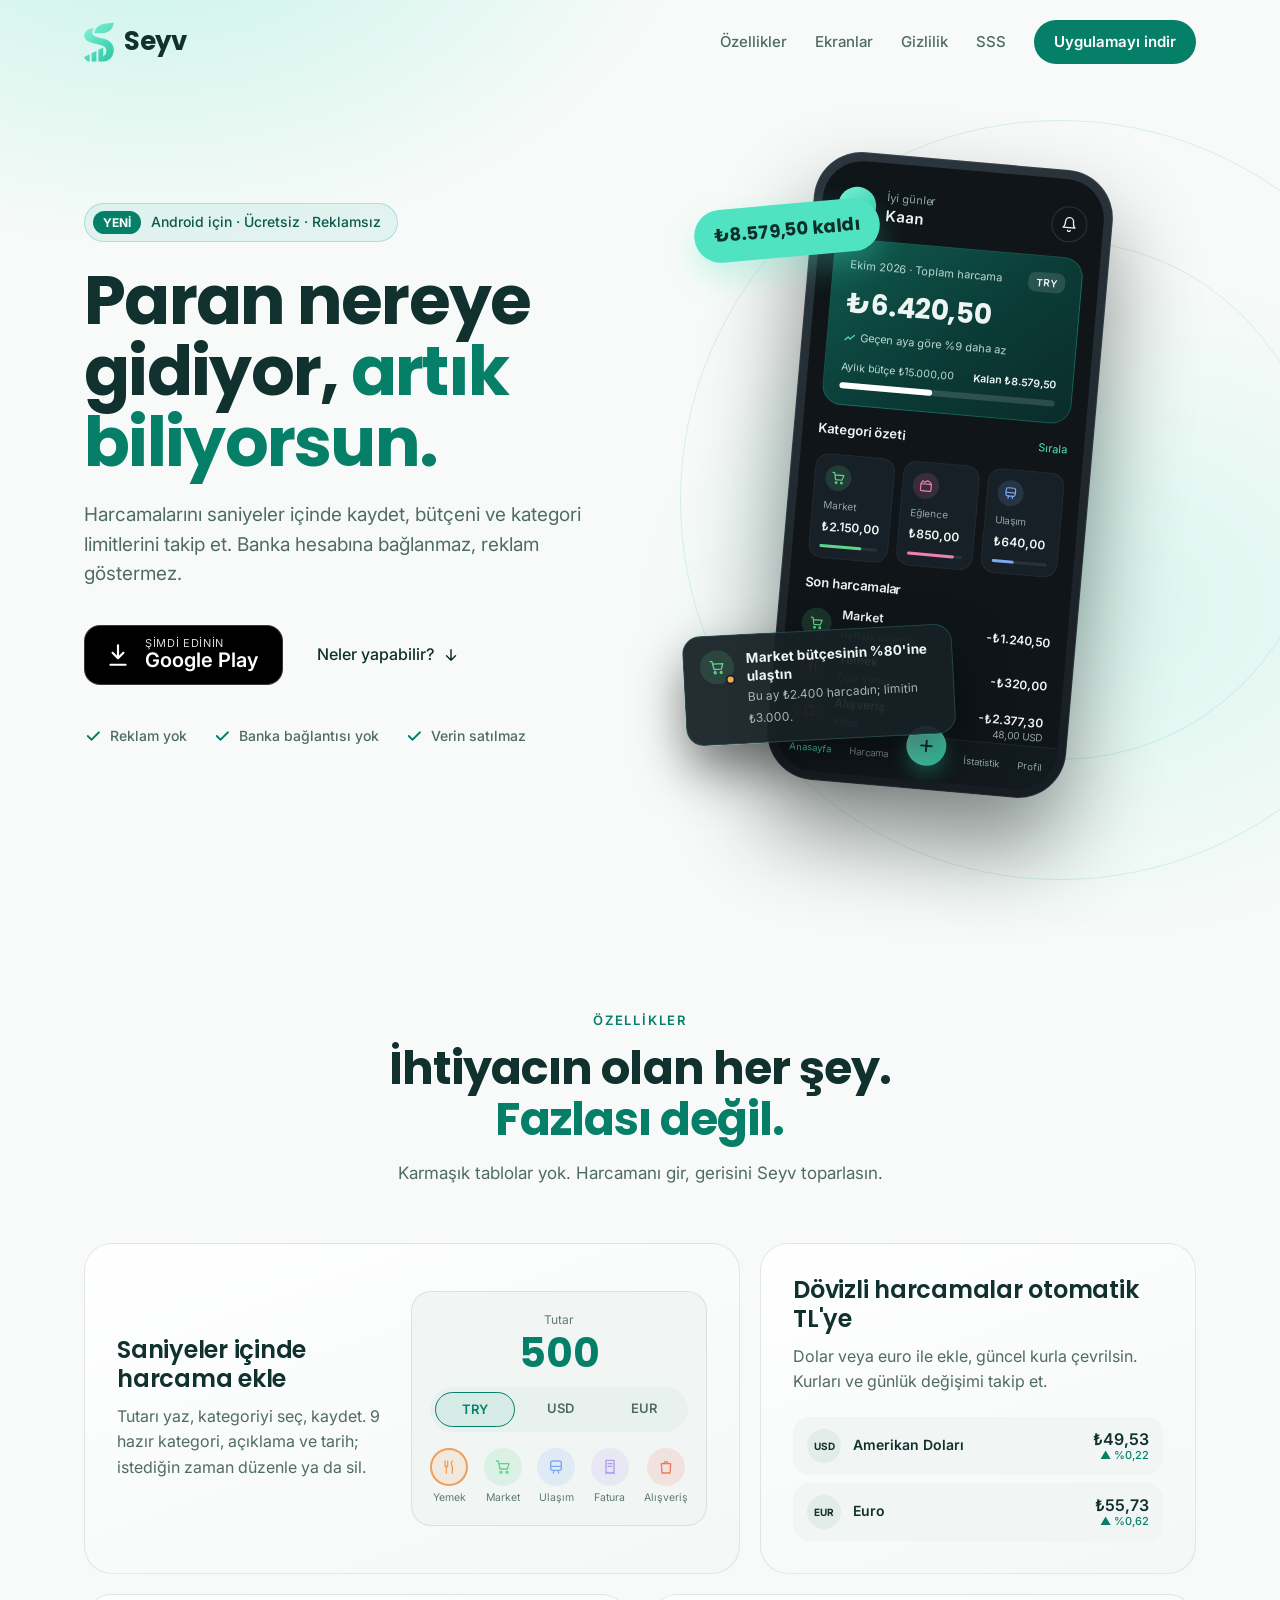
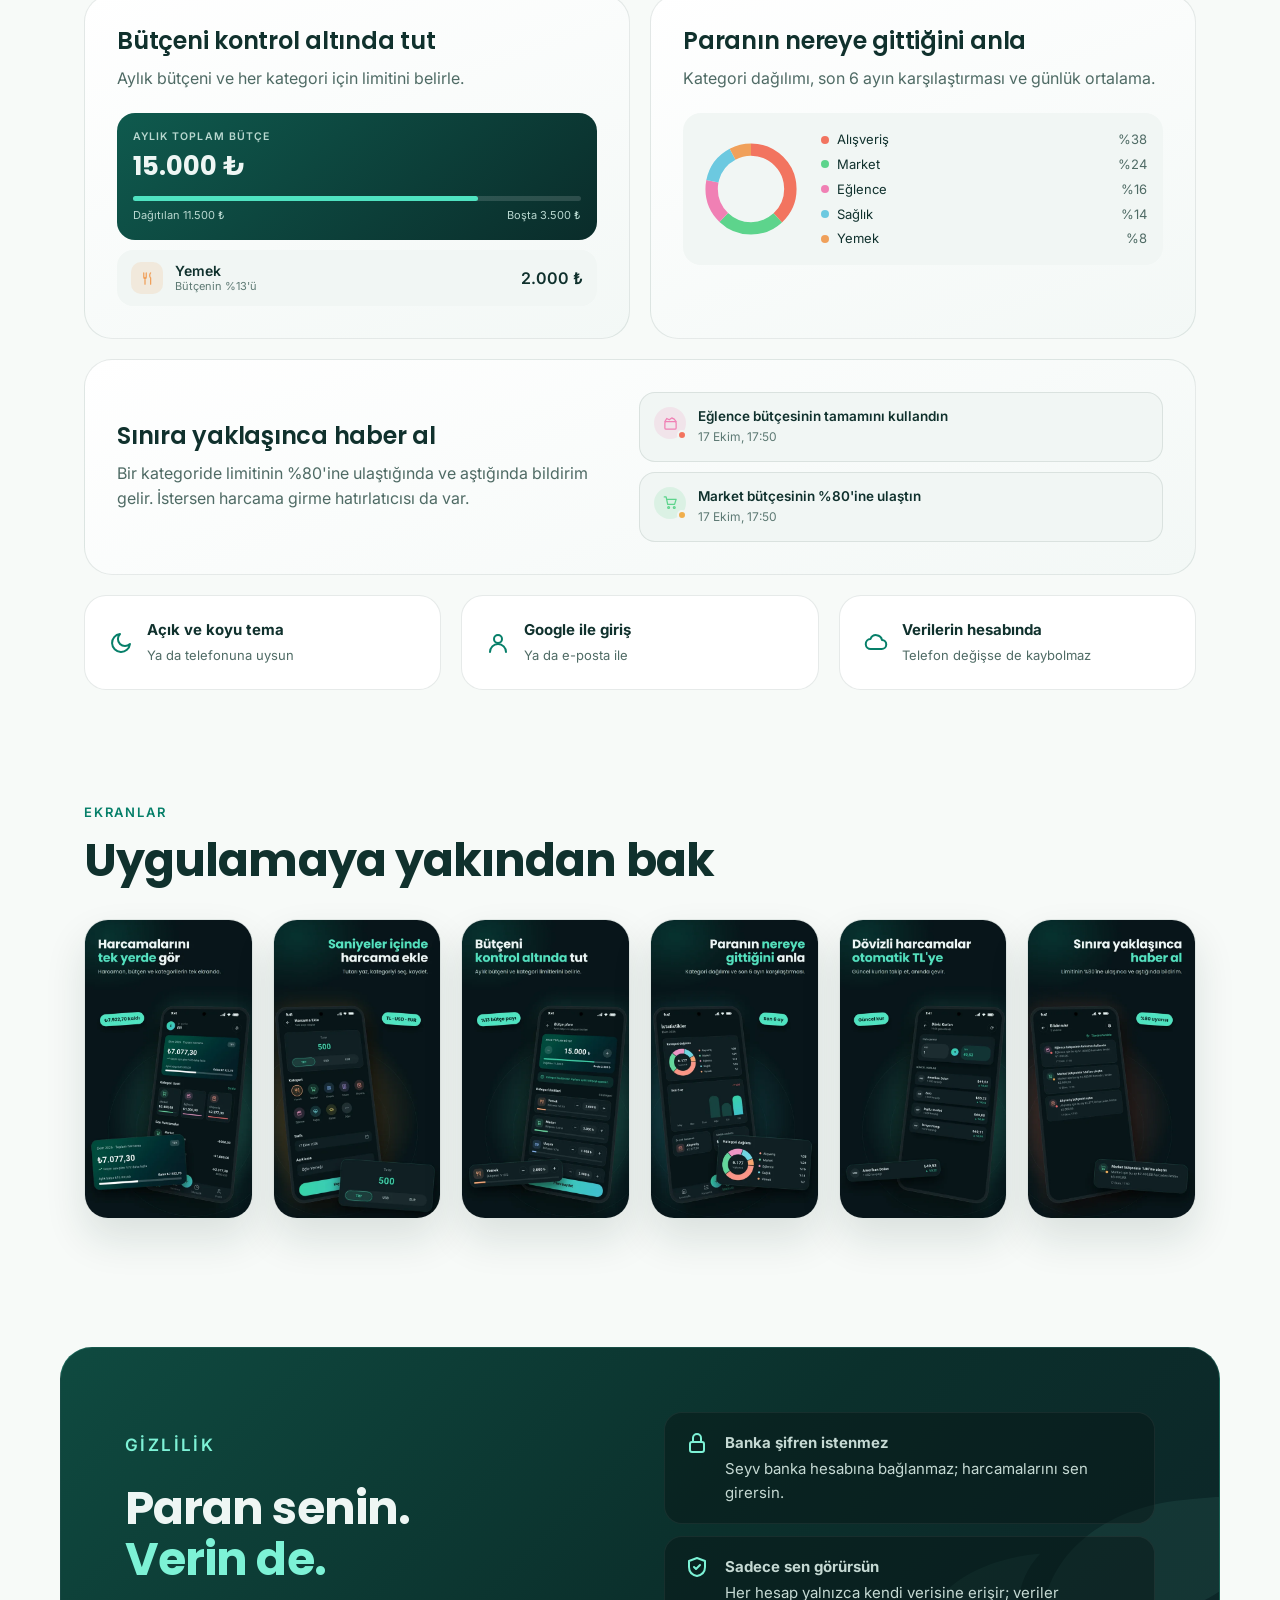
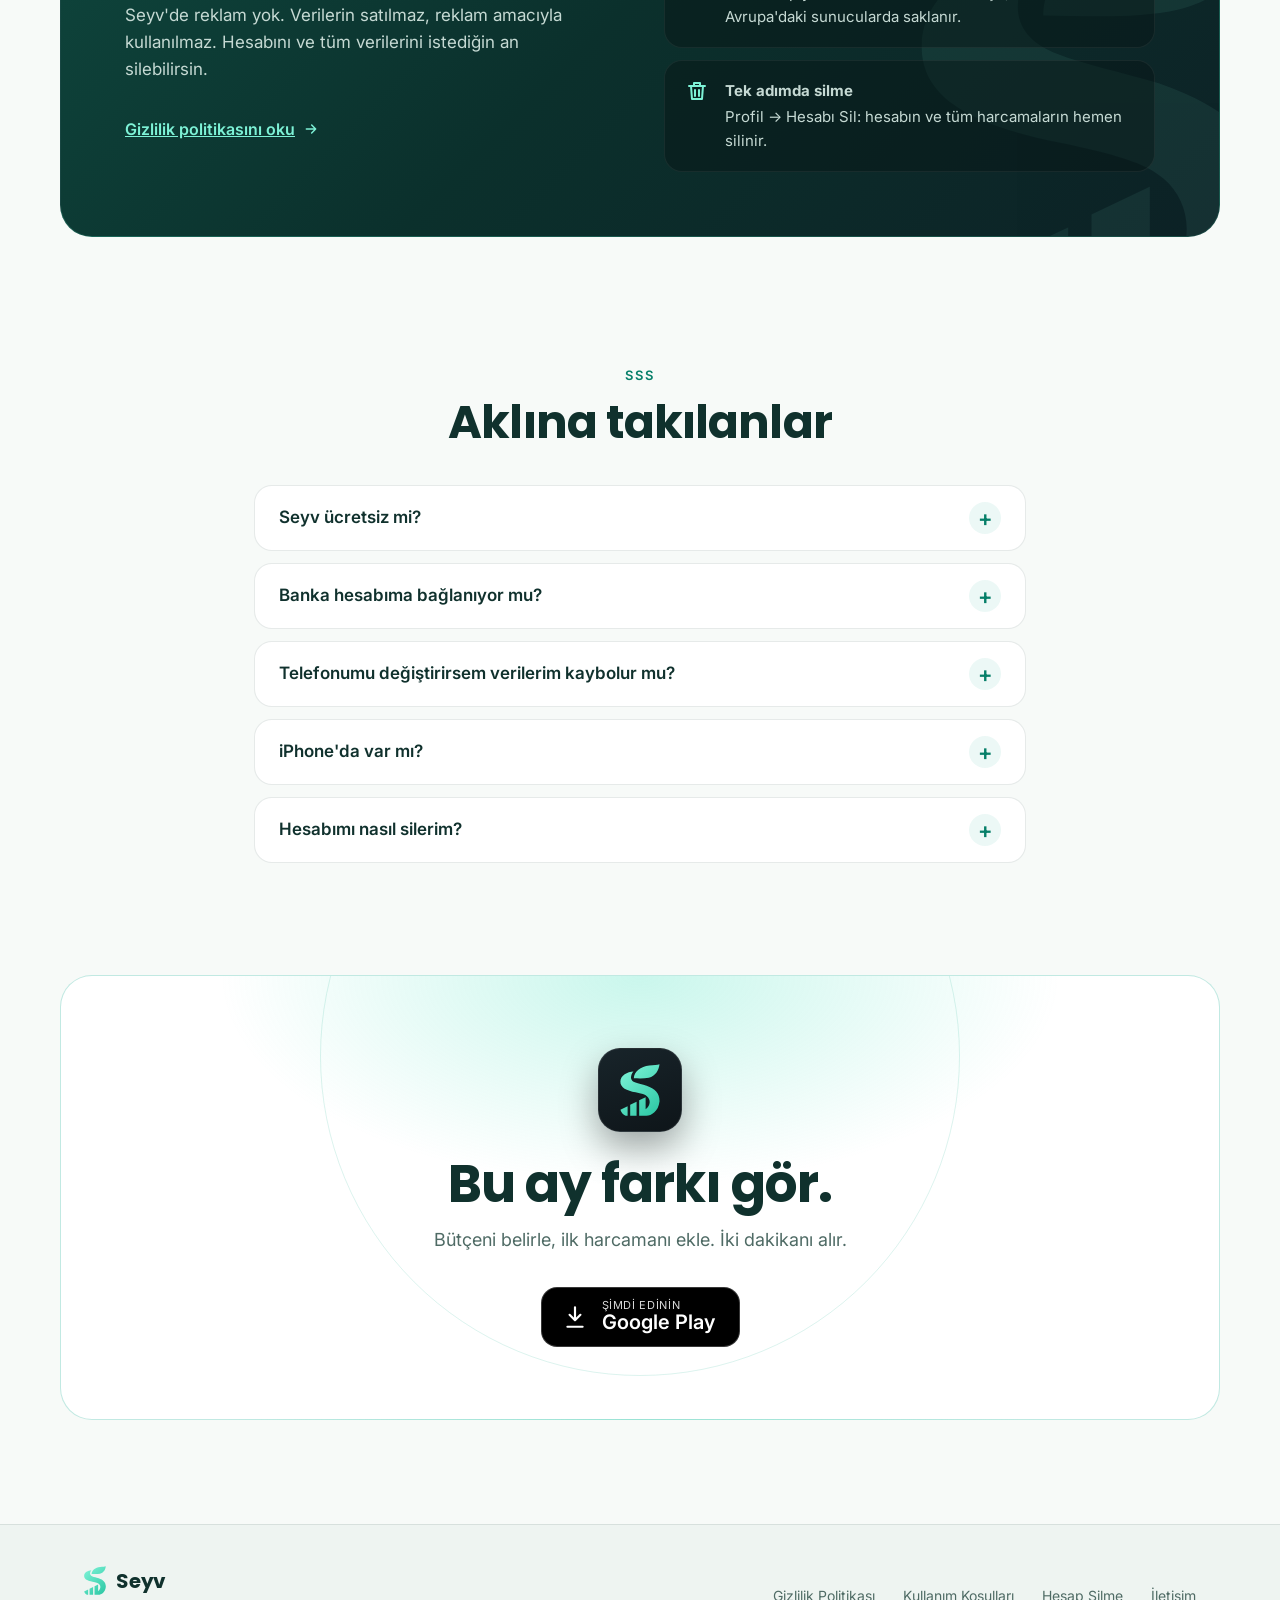
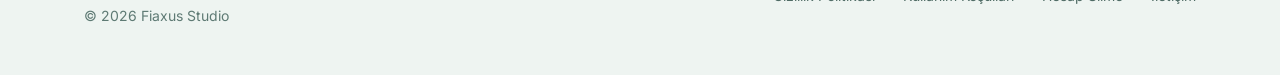
==== index.html @ 8aa37a32 "Seyv tanıtım sitesinin ilk sürümü" ====
<!doctype html>
<html lang="tr">
<head>
  <meta charset="utf-8">
  <meta name="viewport" content="width=device-width, initial-scale=1">
  <title>Seyv – Bütçe Asistanın</title>
  <meta name="description" content="Seyv ile harcamalarını saniyeler içinde kaydet, aylık bütçeni ve kategori limitlerini takip et. Ücretsiz, reklamsız, banka bağlantısı gerektirmez. Android için.">
  <meta name="theme-color" content="#0E1418" media="(prefers-color-scheme: dark)">
  <meta name="theme-color" content="#F7FAF8" media="(prefers-color-scheme: light)">

  <!-- Yayın adresi belli olunca (seyv.app) canonical, og:url ve og:image adreslerini güncelle. -->
  <link rel="canonical" href="https://fiaxus.github.io/seyv-web/">
  <meta property="og:type" content="website">
  <meta property="og:locale" content="tr_TR">
  <meta property="og:site_name" content="Seyv">
  <meta property="og:title" content="Seyv – Bütçe Asistanın">
  <meta property="og:description" content="Harcamalarını kaydet, bütçeni kontrol et. Sade, reklamsız harcama ve bütçe takibi.">
  <meta property="og:url" content="https://fiaxus.github.io/seyv-web/">
  <meta property="og:image" content="https://fiaxus.github.io/seyv-web/img/og-image.png">
  <meta property="og:image:width" content="1200">
  <meta property="og:image:height" content="630">
  <meta name="twitter:card" content="summary_large_image">

  <link rel="icon" href="img/favicon.svg" type="image/svg+xml">
  <link rel="icon" href="img/favicon-32.png" sizes="32x32" type="image/png">
  <link rel="apple-touch-icon" href="img/apple-touch-icon.png">

  <link rel="preconnect" href="https://fonts.googleapis.com">
  <link rel="preconnect" href="https://fonts.gstatic.com" crossorigin>
  <link rel="stylesheet" href="https://fonts.googleapis.com/css2?family=Poppins:wght@500;600;700&family=Inter:wght@400;500;600;700&display=swap">
  <link rel="stylesheet" href="css/style.css">
  <script>if ('IntersectionObserver' in window && !matchMedia('(prefers-reduced-motion: reduce)').matches) { document.documentElement.classList.add('js'); setTimeout(function () { if (!window.__seyvReveal) document.documentElement.classList.remove('js'); }, 3000); }</script>

  <script type="application/ld+json">
  {
    "@context": "https://schema.org",
    "@type": "MobileApplication",
    "name": "Seyv",
    "operatingSystem": "Android",
    "applicationCategory": "FinanceApplication",
    "inLanguage": "tr",
    "offers": { "@type": "Offer", "price": "0", "priceCurrency": "TRY" },
    "author": { "@type": "Organization", "name": "Fiaxus Studio", "email": "fiaxusstudio@gmail.com" }
  }
  </script>
</head>
<body>

<!-- İkon kütüphanesi (bir kez tanımlanır, <use> ile kullanılır) -->
<svg width="0" height="0" style="position:absolute" aria-hidden="true" focusable="false">
  <defs>
    <linearGradient id="g-mint" x1="0.15" y1="0" x2="0.85" y2="1"><stop offset="0" stop-color="#7DF2D6"/><stop offset="1" stop-color="#2FC9A6"/></linearGradient>
  </defs>
  <symbol id="i-logo" viewBox="170 82 720 944"><path d="M 412 218 C 300 226 178 285 174 400 C 170 515 290 565 450 597 C 560 620 625 638 660 670 C 722 722 730 830 632 905 L 632 1022 L 645 1022 C 738 1022 864 948 885 760 C 886 610 800 530 650 478 C 570 455 500 440 448 420 C 380 395 358 350 370 300 C 377 262 395 236 412 218 Z M 418 342 C 424 222 540 124 700 110 C 780 103 845 98 884 86 C 870 200 812 300 690 330 C 610 348 520 344 418 342 Z M 515 1022 L 515 742 L 632 686 L 632 1022 Z M 352 1022 L 352 822 L 468 768 L 468 1022 Z M 174 912 L 305 848 L 305 1022 L 268 1022 C 225 1004 190 962 174 912 Z"/></symbol>
  <symbol id="i-check" viewBox="0 0 24 24" fill="none" stroke="currentColor" stroke-width="2.4" stroke-linecap="round" stroke-linejoin="round"><path d="M5 12l5 5L20 7"/></symbol>
  <symbol id="i-down" viewBox="0 0 24 24" fill="none" stroke="currentColor" stroke-width="2" stroke-linecap="round" stroke-linejoin="round"><path d="M12 5v14M6 13l6 6 6-6"/></symbol>
  <symbol id="i-arrow" viewBox="0 0 24 24" fill="none" stroke="currentColor" stroke-width="2.2" stroke-linecap="round" stroke-linejoin="round"><path d="M5 12h14M13 6l6 6-6 6"/></symbol>
  <symbol id="i-download" viewBox="0 0 24 24" fill="none" stroke="currentColor" stroke-width="2" stroke-linecap="round" stroke-linejoin="round"><path d="M12 3v12M7 10l5 5 5-5"/><path d="M5 21h14"/></symbol>
  <symbol id="i-bell" viewBox="0 0 24 24" fill="none" stroke="currentColor" stroke-width="2" stroke-linecap="round" stroke-linejoin="round"><path d="M6 8a6 6 0 0112 0c0 7 3 9 3 9H3s3-2 3-9"/><path d="M10 21a2 2 0 004 0"/></symbol>
  <symbol id="i-trend" viewBox="0 0 24 24" fill="none" stroke="currentColor" stroke-width="2.4" stroke-linecap="round" stroke-linejoin="round"><path d="M3 17l6-6 4 4 8-8"/></symbol>
  <symbol id="i-plus" viewBox="0 0 24 24" fill="none" stroke="currentColor" stroke-width="2.6" stroke-linecap="round"><path d="M12 5v14M5 12h14"/></symbol>
  <symbol id="i-cart" viewBox="0 0 24 24" fill="none" stroke="currentColor" stroke-width="2" stroke-linecap="round" stroke-linejoin="round"><circle cx="9" cy="20" r="1.5"/><circle cx="18" cy="20" r="1.5"/><path d="M2 3h3l2.5 12h11L21 7H6"/></symbol>
  <symbol id="i-film" viewBox="0 0 24 24" fill="none" stroke="currentColor" stroke-width="2" stroke-linecap="round" stroke-linejoin="round"><rect x="3" y="9" width="18" height="12" rx="2"/><path d="M3 9l3-5 4 2 4-3 4 2 3 4"/></symbol>
  <symbol id="i-bus" viewBox="0 0 24 24" fill="none" stroke="currentColor" stroke-width="2" stroke-linecap="round" stroke-linejoin="round"><rect x="4" y="3" width="16" height="14" rx="3"/><path d="M4 11h16M8 21l1-4M16 21l-1-4"/></symbol>
  <symbol id="i-food" viewBox="0 0 24 24" fill="none" stroke="currentColor" stroke-width="2" stroke-linecap="round"><path d="M6 3v7a2 2 0 004 0V3M8 10v11M17 3c-2 2-2 6 0 8v10"/></symbol>
  <symbol id="i-bag" viewBox="0 0 24 24" fill="none" stroke="currentColor" stroke-width="2" stroke-linecap="round" stroke-linejoin="round"><path d="M5 7h14l-1 14H6L5 7z"/><path d="M9 7a3 3 0 016 0"/></symbol>
  <symbol id="i-receipt" viewBox="0 0 24 24" fill="none" stroke="currentColor" stroke-width="2" stroke-linecap="round" stroke-linejoin="round"><path d="M6 2h12v20l-3-2-3 2-3-2-3 2V2z"/><path d="M9 7h6M9 11h6"/></symbol>
  <symbol id="i-moon" viewBox="0 0 24 24" fill="none" stroke="currentColor" stroke-width="2" stroke-linecap="round" stroke-linejoin="round"><path d="M21 13A9 9 0 1111 3a7 7 0 0010 10z"/></symbol>
  <symbol id="i-user" viewBox="0 0 24 24" fill="none" stroke="currentColor" stroke-width="2" stroke-linecap="round" stroke-linejoin="round"><circle cx="12" cy="8" r="4"/><path d="M4 21a8 8 0 0116 0"/></symbol>
  <symbol id="i-cloud" viewBox="0 0 24 24" fill="none" stroke="currentColor" stroke-width="2" stroke-linecap="round" stroke-linejoin="round"><path d="M7 18a5 5 0 01-.5-10A6 6 0 0118 9a4.5 4.5 0 01-.5 9z"/></symbol>
  <symbol id="i-lock" viewBox="0 0 24 24" fill="none" stroke="currentColor" stroke-width="2" stroke-linecap="round" stroke-linejoin="round"><rect x="5" y="11" width="14" height="10" rx="2"/><path d="M8 11V7a4 4 0 018 0v4"/></symbol>
  <symbol id="i-shield" viewBox="0 0 24 24" fill="none" stroke="currentColor" stroke-width="2" stroke-linecap="round" stroke-linejoin="round"><path d="M12 3l8 3v6c0 5-3.5 8-8 9-4.5-1-8-4-8-9V6l8-3z"/><path d="M9 12l2 2 4-4"/></symbol>
  <symbol id="i-trash" viewBox="0 0 24 24" fill="none" stroke="currentColor" stroke-width="2" stroke-linecap="round" stroke-linejoin="round"><path d="M4 7h16M10 11v6M14 11v6M6 7l1 13h10l1-13M9 7V4h6v3"/></symbol>
</svg>

<a class="skip" href="#icerik">İçeriğe geç</a>

<div class="top-bg" aria-hidden="true">
  <div class="ring ring-1"></div>
  <div class="ring ring-2"></div>
</div>

  <header class="site-header">
    <div class="container">
      <a class="brand" href="#" aria-label="Seyv ana sayfa">
        <svg width="30" height="40" aria-hidden="true"><use href="#i-logo" fill="url(#g-mint)"/></svg>
        <span>Seyv</span>
      </a>
      <nav class="nav" aria-label="Ana menü">
        <a href="#ozellikler">Özellikler</a>
        <a href="#ekranlar">Ekranlar</a>
        <a href="#gizlilik">Gizlilik</a>
        <a href="#sss">SSS</a>
        <a class="btn btn-primary" href="https://play.google.com/apps/testing/com.seyv.app" data-store-link>Uygulamayı indir</a>
      </nav>
    </div>
  </header>

<main id="icerik">
  <section class="container hero">
    <div class="hero-copy">
      <p class="badge"><b>YENİ</b>Android için · Ücretsiz · Reklamsız</p>
      <h1>Paran nereye gidiyor, <span>artık biliyorsun.</span></h1>
      <p class="hero-sub">Harcamalarını saniyeler içinde kaydet, bütçeni ve kategori limitlerini takip et. Banka hesabına bağlanmaz, reklam göstermez.</p>
      <div class="hero-cta">
        <a class="store-btn" href="https://play.google.com/apps/testing/com.seyv.app" data-store-link>
          <svg width="26" height="26" aria-hidden="true"><use href="#i-download"/></svg>
          <span><small>ŞİMDİ EDİNİN</small><strong>Google Play</strong></span>
        </a>
        <a class="btn btn-ghost" href="#ozellikler">Neler yapabilir?<svg width="18" height="18" aria-hidden="true"><use href="#i-down"/></svg></a>
      </div>
      <ul class="checks">
        <li><svg width="18" height="18" aria-hidden="true"><use href="#i-check"/></svg>Reklam yok</li>
        <li><svg width="18" height="18" aria-hidden="true"><use href="#i-check"/></svg>Banka bağlantısı yok</li>
        <li><svg width="18" height="18" aria-hidden="true"><use href="#i-check"/></svg>Verin satılmaz</li>
      </ul>
    </div>

    <!-- Telefon: uygulamanın ana ekranı (örnek verilerle) -->
    <div class="stage" role="img" aria-label="Seyv ana ekranı: aylık toplam harcama, kalan bütçe, kategori özeti ve son harcamalar">
      <div class="stage-glow" aria-hidden="true"></div>
      <div class="phone" aria-hidden="true">
        <div class="screen">
          <div class="cam"></div>
          <div class="scr">
            <div class="app-top">
              <div class="avatar">K</div>
              <div class="who"><small>İyi günler</small><b>Kaan</b></div>
              <div class="icon-btn"><svg width="16" height="16"><use href="#i-bell"/></svg></div>
            </div>
            <div class="total-card">
              <div class="row"><span>Ekim 2026 · Toplam harcama</span><span class="tag">TRY</span></div>
              <div class="big">₺6.420,50</div>
              <div class="trend"><svg width="12" height="12" style="color:#4FE3C1"><use href="#i-trend"/></svg>Geçen aya göre %9 daha az</div>
              <div class="row meta"><span>Aylık bütçe ₺15.000,00</span><b>Kalan ₺8.579,50</b></div>
              <div class="bar"><i style="width:43%"></i></div>
            </div>
            <div class="sec-title-row"><span class="sec-title">Kategori özeti</span><span class="link">Sırala</span></div>
            <div class="cats">
              <div class="cat"><div class="ic k-market"><svg width="14" height="14"><use href="#i-cart"/></svg></div><small>Market</small><b>₺2.150,00</b><div class="thin"><i style="width:72%;background:var(--c-market)"></i></div></div>
              <div class="cat"><div class="ic k-eglence"><svg width="14" height="14"><use href="#i-film"/></svg></div><small>Eğlence</small><b>₺850,00</b><div class="thin"><i style="width:85%;background:var(--c-eglence)"></i></div></div>
              <div class="cat"><div class="ic k-ulasim"><svg width="14" height="14"><use href="#i-bus"/></svg></div><small>Ulaşım</small><b>₺640,00</b><div class="thin"><i style="width:40%;background:var(--c-ulasim)"></i></div></div>
            </div>
            <div class="sec-title">Son harcamalar</div>
            <ul class="tx">
              <li><div class="ic k-market"><svg width="14" height="14"><use href="#i-cart"/></svg></div><div class="d"><b>Market</b><small>Haftalık alışveriş</small></div><div class="amt">-₺1.240,50</div></li>
              <li><div class="ic k-yemek"><svg width="14" height="14"><use href="#i-food"/></svg></div><div class="d"><b>Yemek</b><small>Öğle yemeği</small></div><div class="amt">-₺320,00</div></li>
              <li><div class="ic k-alisveris"><svg width="14" height="14"><use href="#i-bag"/></svg></div><div class="d"><b>Alışveriş</b><small>Kitap</small></div><div class="amt">-₺2.377,30<small>48,00 USD</small></div></li>
            </ul>
          </div>
          <div class="tabbar">
            <span class="on">Anasayfa</span><span>Harcama</span>
            <span class="fab"><svg width="18" height="18" style="color:#0E3B33"><use href="#i-plus"/></svg></span>
            <span>İstatistik</span><span>Profil</span>
          </div>
        </div>
      </div>
      <div class="float-pill" aria-hidden="true">₺8.579,50 kaldı</div>
      <div class="float-note" aria-hidden="true">
        <div class="ic k-market" style="position:relative;width:34px;height:34px"><svg width="16" height="16"><use href="#i-cart"/></svg><span class="dot" style="background:#F0AE4C"></span></div>
        <div><b>Market bütçesinin %80'ine ulaştın</b><span class="t">Bu ay ₺2.400 harcadın; limitin ₺3.000.</span></div>
      </div>
    </div>
  </section>

<!-- ===== Özellikler ===== -->
<section id="ozellikler" class="container features">
  <div class="section-head" data-reveal>
    <p class="eyebrow">ÖZELLİKLER</p>
    <h2 class="h2">İhtiyacın olan her şey. <span class="hl">Fazlası değil.</span></h2>
    <p class="lead">Karmaşık tablolar yok. Harcamanı gir, gerisini Seyv toparlasın.</p>
  </div>

  <div class="bento" data-stagger="80">
    <article class="card wide" data-reveal>
      <div>
        <h3>Saniyeler içinde harcama ekle</h3>
        <p>Tutarı yaz, kategoriyi seç, kaydet. 9 hazır kategori, açıklama ve tarih; istediğin zaman düzenle ya da sil.</p>
      </div>
      <div class="demo panel" aria-hidden="true">
        <div class="amount-label">Tutar</div>
        <div class="amount">500</div>
        <div class="seg"><span class="on">TRY</span><span>USD</span><span>EUR</span></div>
        <div class="cat-row">
          <div><div class="ic k-yemek sel"><svg width="16" height="16"><use href="#i-food"/></svg></div>Yemek</div>
          <div><div class="ic k-market"><svg width="16" height="16"><use href="#i-cart"/></svg></div>Market</div>
          <div><div class="ic k-ulasim"><svg width="16" height="16"><use href="#i-bus"/></svg></div>Ulaşım</div>
          <div><div class="ic k-fatura"><svg width="16" height="16"><use href="#i-receipt"/></svg></div>Fatura</div>
          <div><div class="ic k-alisveris"><svg width="16" height="16"><use href="#i-bag"/></svg></div>Alışveriş</div>
        </div>
      </div>
    </article>

    <article class="card" data-reveal>
      <h3>Dövizli harcamalar otomatik TL'ye</h3>
      <p>Dolar veya euro ile ekle, güncel kurla çevrilsin. Kurları ve günlük değişimi takip et.</p>
      <ul class="list" aria-hidden="true">
        <li class="li"><span class="code">USD</span><span class="name">Amerikan Doları</span><span class="val">₺49,53<small>▲ %0,22</small></span></li>
        <li class="li"><span class="code">EUR</span><span class="name">Euro</span><span class="val">₺55,73<small>▲ %0,62</small></span></li>
      </ul>
    </article>

    <article class="card" data-reveal>
      <h3>Bütçeni kontrol altında tut</h3>
      <p>Aylık bütçeni ve her kategori için limitini belirle.</p>
      <div aria-hidden="true">
        <div class="budget-card">
          <div class="lbl">AYLIK TOPLAM BÜTÇE</div>
          <div class="big">15.000 ₺</div>
          <div class="bar"><i style="width:77%"></i></div>
          <div class="row"><span>Dağıtılan 11.500 ₺</span><span>Boşta 3.500 ₺</span></div>
        </div>
        <div class="li"><span class="sq k-yemek"><svg width="15" height="15"><use href="#i-food"/></svg></span><span class="name">Yemek<small>Bütçenin %13'ü</small></span><span class="val">2.000 ₺</span></div>
      </div>
    </article>

    <article class="card" data-reveal>
      <h3>Paranın nereye gittiğini anla</h3>
      <p>Kategori dağılımı, son 6 ayın karşılaştırması ve günlük ortalama.</p>
      <div class="donut-wrap" aria-hidden="true">
        <svg class="donut" width="104" height="104" viewBox="0 0 42 42">
          <circle cx="21" cy="21" r="15.9" fill="none" style="stroke: var(--c-alisveris)" stroke-width="5" stroke-dasharray="38 62"/>
          <circle cx="21" cy="21" r="15.9" fill="none" style="stroke: var(--c-market)" stroke-width="5" stroke-dasharray="24 76" stroke-dashoffset="-38"/>
          <circle cx="21" cy="21" r="15.9" fill="none" style="stroke: var(--c-eglence)" stroke-width="5" stroke-dasharray="16 84" stroke-dashoffset="-62"/>
          <circle cx="21" cy="21" r="15.9" fill="none" style="stroke: var(--c-saglik)" stroke-width="5" stroke-dasharray="14 86" stroke-dashoffset="-78"/>
          <circle cx="21" cy="21" r="15.9" fill="none" style="stroke: var(--c-yemek)" stroke-width="5" stroke-dasharray="8 92" stroke-dashoffset="-92"/>
        </svg>
        <ul class="legend">
          <li><i style="background:var(--c-alisveris)"></i><span>Alışveriş</span><em>%38</em></li>
          <li><i style="background:var(--c-market)"></i><span>Market</span><em>%24</em></li>
          <li><i style="background:var(--c-eglence)"></i><span>Eğlence</span><em>%16</em></li>
          <li><i style="background:var(--c-saglik)"></i><span>Sağlık</span><em>%14</em></li>
          <li><i style="background:var(--c-yemek)"></i><span>Yemek</span><em>%8</em></li>
        </ul>
      </div>
    </article>

    <article class="card wide" data-reveal>
      <div>
        <h3>Sınıra yaklaşınca haber al</h3>
        <p>Bir kategoride limitinin %80'ine ulaştığında ve aştığında bildirim gelir. İstersen harcama girme hatırlatıcısı da var.</p>
      </div>
      <div class="demo notes" aria-hidden="true">
        <div class="note"><div class="ic k-eglence"><svg width="15" height="15"><use href="#i-film"/></svg><span class="dot" style="background:#F2745F"></span></div><div><b>Eğlence bütçesinin tamamını kullandın</b><small>17 Ekim, 17:50</small></div></div>
        <div class="note"><div class="ic k-market"><svg width="15" height="15"><use href="#i-cart"/></svg><span class="dot" style="background:#F0AE4C"></span></div><div><b>Market bütçesinin %80'ine ulaştın</b><small>17 Ekim, 17:50</small></div></div>
      </div>
    </article>

    <div class="extras" data-stagger="80">
      <div class="extra" data-reveal><svg width="24" height="24" aria-hidden="true"><use href="#i-moon"/></svg><span><b>Açık ve koyu tema</b><small>Ya da telefonuna uysun</small></span></div>
      <div class="extra" data-reveal><svg width="24" height="24" aria-hidden="true"><use href="#i-user"/></svg><span><b>Google ile giriş</b><small>Ya da e-posta ile</small></span></div>
      <div class="extra" data-reveal><svg width="24" height="24" aria-hidden="true"><use href="#i-cloud"/></svg><span><b>Verilerin hesabında</b><small>Telefon değişse de kaybolmaz</small></span></div>
    </div>
  </div>
</section>

<!-- ===== Ekranlar ===== -->
<section id="ekranlar" class="screens">
  <div class="container screens-head" data-reveal>
    <div>
      <p class="eyebrow">EKRANLAR</p>
      <h2 class="h2">Uygulamaya yakından bak</h2>
    </div>
    <p class="lead scroll-hint">Kaydırarak göz at →</p>
  </div>
  <div class="gallery" tabindex="0" aria-label="Uygulama ekran görüntüleri">
    <ul data-stagger="60">
      <li data-reveal><img src="img/seyv-1.webp" width="250" height="444" loading="lazy" alt="Ana ekran: aylık toplam harcama, kalan bütçe ve kategori özeti"></li>
      <li data-reveal><img src="img/seyv-2.webp" width="250" height="444" loading="lazy" alt="Harcama ekleme: tutar, TRY USD EUR seçimi ve kategoriler"></li>
      <li data-reveal><img src="img/seyv-3.webp" width="250" height="444" loading="lazy" alt="Bütçe planı: aylık toplam bütçe ve kategori limitleri"></li>
      <li data-reveal><img src="img/seyv-4.webp" width="250" height="444" loading="lazy" alt="İstatistikler: kategori dağılımı ve son 6 ay grafiği"></li>
      <li data-reveal><img src="img/seyv-5.webp" width="250" height="444" loading="lazy" alt="Döviz kurları: hızlı çevirici ve günlük değişimler"></li>
      <li data-reveal><img src="img/seyv-6.webp" width="250" height="444" loading="lazy" alt="Bildirimler: bütçe limiti uyarıları"></li>
    </ul>
  </div>
</section>

<!-- ===== Gizlilik ===== -->
<section id="gizlilik" class="container privacy">
  <div class="privacy-box" data-reveal>
    <svg class="mark" width="360" height="470" aria-hidden="true"><use href="#i-logo" fill="currentColor"/></svg>
    <div>
      <p class="eyebrow">GİZLİLİK</p>
      <h2 class="h2">Paran senin. <span class="hl">Verin de.</span></h2>
      <p>Seyv'de reklam yok. Verilerin satılmaz, reklam amacıyla kullanılmaz. Hesabını ve tüm verilerini istediğin an silebilirsin.</p>
      <a href="https://fiaxus.github.io/seyv-legal/privacy.html">Gizlilik politikasını oku<svg width="16" height="16" aria-hidden="true"><use href="#i-arrow"/></svg></a>
    </div>
    <ul>
      <li><svg width="24" height="24" aria-hidden="true"><use href="#i-lock"/></svg><span><b>Banka şifren istenmez</b><span>Seyv banka hesabına bağlanmaz; harcamalarını sen girersin.</span></span></li>
      <li><svg width="24" height="24" aria-hidden="true"><use href="#i-shield"/></svg><span><b>Sadece sen görürsün</b><span>Her hesap yalnızca kendi verisine erişir; veriler Avrupa'daki sunucularda saklanır.</span></span></li>
      <li><svg width="24" height="24" aria-hidden="true"><use href="#i-trash"/></svg><span><b>Tek adımda silme</b><span>Profil → Hesabı Sil: hesabın ve tüm harcamaların hemen silinir.</span></span></li>
    </ul>
  </div>
</section>

<!-- ===== SSS ===== -->
<section id="sss" class="container faq">
  <div class="section-head" data-reveal>
    <p class="eyebrow">SSS</p>
    <h2 class="h2">Aklına takılanlar</h2>
  </div>
  <div class="faq-list" data-reveal>
    <details>
      <summary>Seyv ücretsiz mi?<span class="plus" aria-hidden="true">+</span></summary>
      <p>Evet. Seyv'i indirmek ve kullanmak ücretsiz; uygulamada reklam da yok.</p>
    </details>
    <details>
      <summary>Banka hesabıma bağlanıyor mu?<span class="plus" aria-hidden="true">+</span></summary>
      <p>Hayır. Seyv hiçbir banka hesabına bağlanmaz ve banka bilgisi istemez. Harcamalarını kendin girersin.</p>
    </details>
    <details>
      <summary>Telefonumu değiştirirsem verilerim kaybolur mu?<span class="plus" aria-hidden="true">+</span></summary>
      <p>Hayır. Verilerin hesabına bağlı saklanır; yeni telefonda aynı hesapla giriş yapman yeterli.</p>
    </details>
    <details>
      <summary>iPhone'da var mı?<span class="plus" aria-hidden="true">+</span></summary>
      <p>Şimdilik sadece Android'de. iOS sürümü ileriki planlarımızda.</p>
    </details>
    <details>
      <summary>Hesabımı nasıl silerim?<span class="plus" aria-hidden="true">+</span></summary>
      <p>Uygulamada Profil → Hesabı Sil adımıyla. Uygulamaya erişemiyorsan <a href="https://fiaxus.github.io/seyv-legal/delete-account.html">hesap silme sayfasındaki</a> adımları izleyebilirsin.</p>
    </details>
  </div>
</section>

<!-- ===== Son çağrı ===== -->
<section class="container final">
  <div class="final-box" data-reveal>
    <div class="ring" aria-hidden="true"></div>
    <div class="app-icon" aria-hidden="true"><svg width="40" height="52"><use href="#i-logo" fill="url(#g-mint)"/></svg></div>
    <h2>Bu ay farkı gör.</h2>
    <p>Bütçeni belirle, ilk harcamanı ekle. İki dakikanı alır.</p>
    <a class="store-btn" href="https://play.google.com/apps/testing/com.seyv.app" data-store-link>
      <svg width="26" height="26" aria-hidden="true"><use href="#i-download"/></svg>
      <span><small>ŞİMDİ EDİNİN</small><strong>Google Play</strong></span>
    </a>
  </div>
</section>
</main>

<footer class="site-footer">
  <div class="container">
    <div>
      <a class="brand" href="#" aria-label="Seyv ana sayfa">
        <svg width="22" height="29" aria-hidden="true"><use href="#i-logo" fill="url(#g-mint)"/></svg>
        <span>Seyv</span>
      </a>
      <p class="copy">© 2026 Fiaxus Studio</p>
    </div>
    <nav class="foot-nav" aria-label="Alt menü">
      <a href="https://fiaxus.github.io/seyv-legal/privacy.html">Gizlilik Politikası</a>
      <a href="https://fiaxus.github.io/seyv-legal/terms.html">Kullanım Koşulları</a>
      <a href="https://fiaxus.github.io/seyv-legal/delete-account.html">Hesap Silme</a>
      <a href="mailto:fiaxusstudio@gmail.com">İletişim</a>
    </nav>
  </div>
</footer>

<script src="js/reveal.js" defer></script>
</body>
</html>
---- css/style.css ----
/* =========================================================
   Seyv — tanıtım sitesi
   Renkler uygulamanın AppTheme paletinden gelir.
   Varsayılan: koyu tema. Açık tema: telefon/bilgisayar ayarı açıksa otomatik.
   ========================================================= */

:root {
  color-scheme: dark;
  --bg: #0E1418;
  --bg-footer: #0B1014;
  --surface: #131B20;
  --surface-grad: linear-gradient(160deg, #18232A, #131B20);
  --inset: #0F1519;
  --chip: #1E2930;
  --chip-2: #172026;
  --text: #EEF6F4;
  --muted: #A3B8B2;
  --muted-2: #8FA6A0;
  --accent: #4FE3C1;          /* vurgu yazı/ikon */
  --accent-hover: #7DF2D6;
  --btn-bg: #4FE3C1;          /* birincil buton */
  --btn-text: #0E1418;
  --border: rgba(255, 255, 255, .07);
  --border-strong: rgba(255, 255, 255, .12);
  --ring: rgba(79, 227, 193, .10);
  --glow-1: rgba(47, 201, 166, .18);
  --glow-2: rgba(47, 201, 166, .10);
  --soft-accent: rgba(79, 227, 193, .08);
  --soft-accent-border: rgba(79, 227, 193, .22);
  --badge-text: #C9F5EA;
  --shadow: 0 24px 48px rgba(0, 0, 0, .4);

  /* kategori renkleri (uygulamadakiyle aynı) */
  --c-market: #5DD48C;
  --c-eglence: #F080B4;
  --c-ulasim: #7EA8F2;
  --c-yemek: #F0A05A;
  --c-alisveris: #F2745F;
  --c-fatura: #B09AF2;
  --c-saglik: #6CC9E0;

  --font-head: "Poppins", system-ui, sans-serif;
  --font-body: "Inter", system-ui, -apple-system, "Segoe UI", sans-serif;
  --container: 1160px;
}

@media (prefers-color-scheme: light) {
  :root {
    color-scheme: light;
    --bg: #F7FAF8;
    --bg-footer: #EEF4F1;
    --surface: #FFFFFF;
    --surface-grad: linear-gradient(160deg, #FFFFFF, #F3F8F6);
    --inset: #F1F6F4;
    --chip: #E2ECE8;
    --chip-2: #E9F1EE;
    --text: #10312D;
    --muted: #4F6B65;
    --muted-2: #5E7A74;
    --accent: #067F69;
    --accent-hover: #08A88A;
    --btn-bg: #067F69;
    --btn-text: #FFFFFF;
    --border: rgba(16, 49, 45, .10);
    --border-strong: rgba(16, 49, 45, .16);
    --ring: rgba(8, 168, 138, .14);
    --glow-1: rgba(79, 227, 193, .30);
    --glow-2: rgba(79, 227, 193, .18);
    --soft-accent: rgba(8, 168, 138, .08);
    --soft-accent-border: rgba(8, 168, 138, .25);
    --badge-text: #0B5A4B;
    --shadow: 0 20px 40px rgba(16, 49, 45, .12);
  }
}

/* ---------- temel ---------- */
*, *::before, *::after { box-sizing: border-box; }
html { scroll-behavior: smooth; -webkit-text-size-adjust: 100%; }
body {
  margin: 0;
  background: var(--bg);
  color: var(--text);
  font-family: var(--font-body);
  font-size: 16px;
  line-height: 1.6;
  overflow-x: hidden;
}
img, svg { display: block; }
a { color: var(--accent); }
a:hover { color: var(--accent-hover); }
h1, h2, h3 { font-family: var(--font-head); margin: 0; letter-spacing: -0.02em; }
p { margin: 0; }
ul { margin: 0; padding: 0; list-style: none; }
.sr-only { position: absolute; width: 1px; height: 1px; overflow: hidden; clip: rect(0 0 0 0); white-space: nowrap; }
.container { max-width: var(--container); margin: 0 auto; padding: 0 24px; }
:focus-visible { outline: 2px solid var(--accent); outline-offset: 3px; border-radius: 8px; }
.skip { position: absolute; left: 16px; top: -60px; background: var(--btn-bg); color: var(--btn-text); padding: 10px 16px; border-radius: 10px; z-index: 10; }
.skip:focus { top: 16px; }

.eyebrow { color: var(--accent); font-weight: 600; font-size: 13px; letter-spacing: .14em; margin-bottom: 12px; }
.h2 { font-weight: 700; font-size: clamp(30px, 4vw, 46px); line-height: 1.12; }
.h2 .hl { color: var(--accent); }
.section-head .h2 .hl, .privacy-box .h2 .hl { display: block; }
.lead { color: var(--muted); font-size: 17px; }

/* ---------- butonlar ---------- */
.btn {
  display: inline-flex; align-items: center; gap: 8px;
  min-height: 44px; padding: 0 20px; border-radius: 999px;
  font-weight: 600; text-decoration: none; transition: transform .15s, background .15s;
}
.btn-primary { background: var(--btn-bg); color: var(--btn-text); }
.btn-primary:hover { color: var(--btn-text); transform: translateY(-1px); }
.btn-ghost { min-height: 60px; border-radius: 16px; color: var(--text); font-weight: 500; }
.btn-ghost:hover { color: var(--accent); }

/* İndirme butonu (resmi Google Play rozeti gelene kadar) */
.store-btn {
  display: inline-flex; align-items: center; gap: 14px;
  min-height: 60px; padding: 0 24px 0 20px; border-radius: 16px;
  background: #000; border: 1px solid rgba(255, 255, 255, .22); color: #fff;
  text-decoration: none; text-align: left; transition: transform .15s;
}
.store-btn:hover { color: #fff; transform: translateY(-2px); }
.store-btn small { display: block; font-size: 11px; letter-spacing: .06em; opacity: .85; line-height: 1.1; }
.store-btn strong { display: block; font-size: 20px; font-weight: 600; line-height: 1.15; }

/* ---------- üst menü ---------- */
.site-header, main, .site-footer { position: relative; }
body { position: relative; }
.site-header .container {
  display: flex; flex-wrap: wrap; align-items: center; justify-content: space-between;
  gap: 16px; padding-top: 20px; padding-bottom: 20px;
}
.brand { display: flex; align-items: center; gap: 10px; color: var(--text); text-decoration: none; }
.brand:hover { color: var(--text); }
.brand span { font-family: var(--font-head); font-weight: 700; font-size: 26px; letter-spacing: -0.01em; }
.nav { display: flex; flex-wrap: wrap; align-items: center; gap: 28px; font-size: 15px; font-weight: 500; }
.nav a:not(.btn) { color: var(--muted); text-decoration: none; }
.nav a:not(.btn):hover { color: var(--text); }
@media (max-width: 720px) {
  .nav a:not(.btn) { display: none; }
}

/* ---------- hero ---------- */
.top-bg {
  position: absolute; left: 0; right: 0; top: 0; height: 1100px; overflow: hidden; pointer-events: none;
  background:
    radial-gradient(900px 600px at 12% -10%, var(--glow-1), transparent 60%),
    radial-gradient(700px 520px at 85% 55%, var(--glow-2), transparent 65%),
    var(--bg);
}
.ring { position: absolute; border-radius: 50%; border: 1px solid var(--ring); pointer-events: none; }
.ring-1 { right: -160px; top: 120px; width: 760px; height: 760px; }
.ring-2 { right: -40px; top: 240px; width: 520px; height: 520px; }

.hero {
  position: relative; display: flex; flex-wrap: wrap; align-items: center; gap: 48px;
  padding-top: 56px; padding-bottom: 96px;
}
.hero-copy { flex: 1 1 460px; min-width: 0; }
.badge {
  display: inline-flex; gap: 10px; align-items: center; margin-bottom: 24px;
  padding: 7px 16px 7px 8px; border-radius: 999px;
  background: var(--soft-accent); border: 1px solid var(--soft-accent-border);
  color: var(--badge-text); font-size: 14px; font-weight: 500;
}
.badge b { padding: 2px 10px; border-radius: 999px; background: var(--btn-bg); color: var(--btn-text); font-size: 12px; }
.hero h1 { font-weight: 700; font-size: clamp(40px, 5.6vw, 68px); line-height: 1.04; letter-spacing: -0.025em; margin-bottom: 22px; }
.hero h1 span { color: var(--accent); }
.hero-sub { max-width: 500px; color: var(--muted); font-size: 19px; line-height: 1.55; margin-bottom: 36px; }
.hero-cta { display: flex; flex-wrap: wrap; gap: 14px; align-items: center; margin-bottom: 40px; }
.checks { display: flex; flex-wrap: wrap; gap: 10px 26px; font-size: 14px; color: var(--muted); font-weight: 500; }
.checks li { display: flex; gap: 8px; align-items: center; }
.checks svg { color: var(--accent); }

/* telefon sahnesi */
.stage { flex: 1 1 420px; min-width: 0; position: relative; display: flex; justify-content: center; padding: 20px 0; }
.stage-glow { position: absolute; left: 50%; top: 50%; width: min(460px, 100%); aspect-ratio: 1; transform: translate(-50%, -50%); border-radius: 50%; background: radial-gradient(circle, rgba(79, 227, 193, .22), transparent 65%); }
.float-pill {
  position: absolute; left: 2%; top: 64px; z-index: 2;
  padding: 12px 20px; border-radius: 999px; background: #4FE3C1; color: #0B2E28;
  font-family: var(--font-head); font-weight: 700; font-size: 18px;
  box-shadow: 0 14px 30px rgba(79, 227, 193, .28); transform: rotate(-5deg);
}
.float-note {
  position: absolute; left: 0; bottom: 70px; z-index: 2; width: 270px;
  display: flex; gap: 12px; align-items: flex-start; padding: 14px 16px; border-radius: 18px;
  background: rgba(23, 32, 38, .94); color: #EEF6F4; border: 1px solid rgba(79, 227, 193, .2);
  box-shadow: 0 24px 50px rgba(0, 0, 0, .5); transform: rotate(-3deg); line-height: 1.35;
}
.float-note b { display: block; font-size: 13.5px; }
.float-note span.t { font-size: 12px; color: #A3B8B2; }
@media (max-width: 560px) {
  .float-note { display: none; }
  .float-pill { left: auto; right: 0; top: -4px; font-size: 15px; padding: 10px 16px; }
  .phone { transform: rotate(4deg) scale(.92); }
  .hero { padding-bottom: 48px; gap: 32px; }
}

/* Telefon her iki temada da koyu kalır (uygulamanın koyu teması) */
.phone {
  position: relative; width: 300px; height: 630px; border-radius: 48px; padding: 9px;
  background: linear-gradient(160deg, #2C363E, #161D22);
  box-shadow: 0 50px 90px rgba(0, 0, 0, .45), inset 0 0 0 1px rgba(255, 255, 255, .08);
  transform: rotate(5deg); color: #EEF6F4;
}
.screen { height: 100%; border-radius: 40px; background: #0F1519; overflow: hidden; display: flex; flex-direction: column; }
.cam { width: 12px; height: 12px; border-radius: 50%; background: #05080A; margin: 14px auto 6px; }
.scr { padding: 6px 16px 0; display: flex; flex-direction: column; gap: 14px; flex: 1; }
.app-top { display: flex; align-items: center; gap: 10px; }
.avatar { width: 38px; height: 38px; border-radius: 50%; background: linear-gradient(135deg, #7DF2D6, #2FC9A6); display: flex; align-items: center; justify-content: center; color: #0E3B33; font-weight: 700; font-size: 15px; }
.app-top .who { flex: 1; line-height: 1.25; }
.app-top .who small { display: block; font-size: 11px; color: #8FA6A0; }
.app-top .who b { font-size: 15px; font-weight: 600; }
.icon-btn { width: 36px; height: 36px; border-radius: 50%; border: 1px solid rgba(255, 255, 255, .12); display: flex; align-items: center; justify-content: center; }
.total-card { border-radius: 20px; padding: 16px; background: linear-gradient(140deg, #0F5A4E 0%, #0B3B36 55%, #0A2C2A 100%); border: 1px solid rgba(79, 227, 193, .18); }
.row { display: flex; justify-content: space-between; align-items: center; }
.total-card .row { font-size: 11px; color: #B9D8D0; }
.tag { padding: 2px 8px; border-radius: 8px; background: rgba(255, 255, 255, .12); color: #EEF6F4; font-weight: 600; font-size: 10px; }
.total-card .big { font-family: var(--font-head); font-weight: 700; font-size: 28px; margin: 6px 0 2px; }
.trend { font-size: 11px; color: #B9D8D0; display: flex; align-items: center; gap: 5px; }
.total-card .row.meta { font-size: 10.5px; margin: 14px 0 6px; }
.total-card .row.meta b { color: #EEF6F4; font-weight: 600; }
.bar { height: 6px; border-radius: 99px; background: rgba(255, 255, 255, .14); }
.bar i { display: block; height: 100%; border-radius: inherit; background: #fff; }
.sec-title { font-weight: 600; font-size: 13px; }
.sec-title-row { display: flex; justify-content: space-between; align-items: baseline; }
.sec-title-row a, .sec-title-row span.link { font-size: 11px; color: #4FE3C1; }
.cats { display: flex; gap: 8px; }
.cat { flex: 1; border-radius: 14px; padding: 10px; background: #172026; border: 1px solid rgba(255, 255, 255, .05); }
.cat small { display: block; font-size: 10px; color: #8FA6A0; }
.cat b { font-size: 12px; font-weight: 600; }
.cat .thin { height: 3px; border-radius: 9px; background: rgba(255, 255, 255, .08); margin-top: 6px; }
.cat .thin i { display: block; height: 100%; border-radius: inherit; }
.ic { width: 26px; height: 26px; border-radius: 50%; display: flex; align-items: center; justify-content: center; flex: none; }
.cat .ic { margin-bottom: 6px; }
.tx { display: flex; flex-direction: column; gap: 10px; }
.tx li { display: flex; align-items: center; gap: 10px; }
.tx .ic { width: 30px; height: 30px; }
.tx .d { flex: 1; line-height: 1.2; }
.tx .d b { display: block; font-size: 12px; font-weight: 600; }
.tx .d small, .tx .amt small { font-size: 10px; color: #8FA6A0; }
.tx .amt { text-align: right; line-height: 1.2; font-size: 12px; font-weight: 600; }
.tx .amt small { display: block; font-weight: 400; }
.tabbar { display: flex; align-items: center; justify-content: space-around; padding: 10px 6px 16px; border-top: 1px solid rgba(255, 255, 255, .06); font-size: 9.5px; color: #8FA6A0; background: #121A1F; }
.tabbar .on { color: #4FE3C1; }
.fab { width: 40px; height: 40px; border-radius: 50%; background: linear-gradient(135deg, #7DF2D6, #2FC9A6); display: flex; align-items: center; justify-content: center; margin-top: -22px; box-shadow: 0 8px 18px rgba(47, 201, 166, .35); }

/* kategori renk yardımcıları */
.k-market { color: var(--c-market); background: rgba(93, 212, 140, .15); }
.k-eglence { color: var(--c-eglence); background: rgba(240, 128, 180, .15); }
.k-ulasim { color: var(--c-ulasim); background: rgba(126, 168, 242, .15); }
.k-yemek { color: var(--c-yemek); background: rgba(240, 160, 90, .15); }
.k-alisveris { color: var(--c-alisveris); background: rgba(242, 116, 95, .15); }
.k-fatura { color: var(--c-fatura); background: rgba(176, 154, 242, .15); }
.k-saglik { color: var(--c-saglik); background: rgba(108, 201, 224, .15); }
.dot { position: absolute; right: -1px; bottom: -1px; width: 10px; height: 10px; border-radius: 50%; border: 2px solid var(--inset); }
.float-note .dot { border-color: #172026; }

/* ---------- özellikler (bento) ---------- */
.features { padding-top: 104px; padding-bottom: 40px; }
.section-head { text-align: center; max-width: 680px; margin: 0 auto 56px; }
.section-head .h2 { margin-bottom: 14px; }
.bento { display: flex; flex-wrap: wrap; gap: 20px; }
.card {
  flex: 1 1 340px; min-width: 0; border-radius: 28px; padding: 32px;
  background: var(--surface-grad); border: 1px solid var(--border);
}
.card.wide { flex-basis: 560px; display: flex; flex-wrap: wrap; gap: 28px; align-items: center; }
.card.wide > div { flex: 1 1 220px; min-width: 0; }
.card.wide > .demo { flex-basis: 250px; }
.card h3 { font-weight: 600; font-size: 24px; line-height: 1.2; margin-bottom: 10px; letter-spacing: -0.01em; }
.card p { color: var(--muted); }
.card > p { margin-bottom: 22px; }
.card.wide p { margin-bottom: 0; }
.panel { border-radius: 20px; padding: 18px; background: var(--inset); border: 1px solid var(--border); }

.amount-label { text-align: center; font-size: 12px; color: var(--muted-2); }
.amount { text-align: center; font-family: var(--font-head); font-weight: 700; font-size: 40px; color: var(--accent); line-height: 1.2; }
.seg { display: flex; gap: 6px; padding: 5px; border-radius: 999px; background: var(--chip-2); margin: 10px 0 16px; font-size: 13px; font-weight: 600; text-align: center; }
.seg span { flex: 1; padding: 6px 0; color: var(--muted); border-radius: 999px; }
.seg .on { border: 1.5px solid var(--accent); color: var(--accent); background: var(--soft-accent); }
.cat-row { display: flex; justify-content: space-between; text-align: center; font-size: 10.5px; color: var(--muted-2); }
.cat-row .ic { width: 38px; height: 38px; margin: 0 auto 4px; }
.cat-row .sel { box-shadow: inset 0 0 0 2px var(--c-yemek); }

.list { display: flex; flex-direction: column; gap: 8px; }
.li { display: flex; align-items: center; gap: 12px; padding: 12px 14px; border-radius: 16px; background: var(--inset); }
.li .code { width: 34px; height: 34px; border-radius: 50%; background: var(--chip); display: flex; align-items: center; justify-content: center; font-size: 10px; font-weight: 700; flex: none; }
.li .name { flex: 1; font-weight: 600; font-size: 14px; line-height: 1.2; }
.li .name small { display: block; font-weight: 400; font-size: 11px; color: var(--muted-2); }
.li .val { text-align: right; line-height: 1.2; font-weight: 600; }
.li .val small { display: block; font-size: 11px; color: var(--accent); font-weight: 500; }
.li .sq { width: 32px; height: 32px; border-radius: 10px; display: flex; align-items: center; justify-content: center; flex: none; }

.budget-card { border-radius: 18px; padding: 16px; background: linear-gradient(140deg, #0F5A4E, #0A2C2A); color: #EEF6F4; margin-bottom: 10px; }
.budget-card .lbl { font-size: 10.5px; letter-spacing: .1em; color: #B9D8D0; font-weight: 600; }
.budget-card .big { font-family: var(--font-head); font-weight: 700; font-size: 26px; }
.budget-card .bar { height: 5px; margin: 8px 0 6px; }
.budget-card .bar i { background: #4FE3C1; }
.budget-card .row { font-size: 11px; color: #B9D8D0; }

.donut-wrap { display: flex; align-items: center; gap: 18px; padding: 16px; border-radius: 18px; background: var(--inset); }
.donut { flex: none; transform: rotate(-90deg); }
.legend { flex: 1; font-size: 13px; display: flex; flex-direction: column; gap: 4px; }
.legend li { display: flex; align-items: center; gap: 8px; }
.legend i { width: 8px; height: 8px; border-radius: 50%; }
.legend span { flex: 1; }
.legend em { font-style: normal; color: var(--muted); }

.notes { display: flex; flex-direction: column; gap: 10px; }
.note { display: flex; gap: 12px; padding: 14px; border-radius: 16px; background: var(--inset); border: 1px solid var(--border); line-height: 1.35; }
.note .ic { position: relative; width: 32px; height: 32px; }
.note b { display: block; font-size: 13.5px; font-weight: 600; }
.note small { font-size: 12px; color: var(--muted-2); }

.extras { flex: 1 1 100%; display: grid; grid-template-columns: repeat(auto-fit, minmax(220px, 1fr)); gap: 20px; }
.extra { display: flex; gap: 14px; align-items: center; padding: 22px 24px; border-radius: 22px; background: var(--surface); border: 1px solid var(--border); }
.extra svg { color: var(--accent); flex: none; }
.extra b { display: block; font-size: 15px; }
.extra small { font-size: 13px; color: var(--muted); }

/* ---------- ekran görüntüleri ---------- */
.screens { padding: 72px 0 40px; }
.screens-head { display: flex; flex-wrap: wrap; justify-content: space-between; align-items: flex-end; gap: 16px; padding-bottom: 32px; }
.gallery {
  overflow-x: auto; padding: 0 24px 24px; scroll-snap-type: x mandatory; scrollbar-width: none;
  -webkit-mask-image: linear-gradient(to right, #000 calc(100% - 48px), transparent);
  mask-image: linear-gradient(to right, #000 calc(100% - 48px), transparent);
}
.gallery::-webkit-scrollbar { display: none; }
.gallery ul { display: flex; gap: 20px; width: max-content; margin: 0 auto; }
.gallery img {
  width: 250px; height: 444px; object-fit: cover; border-radius: 24px;
  border: 1px solid var(--border); box-shadow: var(--shadow); scroll-snap-align: start;
  transition: transform .2s;
}
/* geniş ekranda: kaydırma yok, 6 sütun */
@media (min-width: 1000px) {
  .gallery { overflow: visible; max-width: var(--container); margin: 0 auto; -webkit-mask-image: none; mask-image: none; }
  .gallery ul { display: grid; grid-template-columns: repeat(6, 1fr); width: auto; }
  .gallery img { width: 100%; height: auto; aspect-ratio: 9 / 16; }
  .scroll-hint { display: none; }
}
@media (min-width: 1000px) and (hover: hover) {
  .gallery img:hover { transform: translateY(-6px); }
}

/* ---------- gizlilik ---------- */
.privacy { padding: 64px 0; }
.privacy-box {
  position: relative; overflow: hidden; border-radius: 32px; padding: clamp(32px, 5vw, 64px);
  background: linear-gradient(135deg, #0F4A40 0%, #0B302C 50%, #0D2226 100%);
  border: 1px solid rgba(79, 227, 193, .18); color: #EEF6F4;
  display: flex; flex-wrap: wrap; gap: 48px; align-items: center;
}
.privacy-box .mark { position: absolute; right: -60px; bottom: -120px; opacity: .07; color: #7DF2D6; }
.privacy-box > div, .privacy-box > ul { position: relative; flex: 1 1 360px; min-width: 0; }
.privacy-box .eyebrow, .privacy-box .h2 .hl, .privacy-box a { color: #7DF2D6; }
.privacy-box .h2 { margin-bottom: 16px; }
.privacy-box p { color: #C5D9D3; font-size: 17px; max-width: 460px; margin-bottom: 24px; }
.privacy-box a { display: inline-flex; align-items: center; gap: 8px; min-height: 44px; font-weight: 600; }
.privacy-box a:hover { color: #FFFFFF; }
.privacy-box ul { display: flex; flex-direction: column; gap: 12px; }
.privacy-box li { display: flex; gap: 16px; padding: 18px 20px; border-radius: 18px; background: rgba(8, 20, 22, .45); border: 1px solid rgba(255, 255, 255, .06); }
.privacy-box li svg { flex: none; color: #7DF2D6; }
.privacy-box li b { display: block; margin-bottom: 2px; }
.privacy-box li span { color: #C5D9D3; font-size: 15px; }

/* ---------- SSS ---------- */
.faq { max-width: 820px; padding-top: 64px; padding-bottom: 64px; }
.faq .section-head { margin-bottom: 36px; }
.faq-list { display: flex; flex-direction: column; gap: 12px; }
.faq details { border-radius: 18px; background: var(--surface); border: 1px solid var(--border); padding: 0 24px; }
.faq summary {
  display: flex; justify-content: space-between; align-items: center; gap: 16px;
  min-height: 64px; font-weight: 600; font-size: 17px; cursor: pointer; list-style: none;
}
.faq summary::-webkit-details-marker { display: none; }
.faq .plus {
  flex: none; width: 32px; height: 32px; border-radius: 50%; background: var(--soft-accent); color: var(--accent);
  display: flex; align-items: center; justify-content: center; font-size: 22px; line-height: 1; transition: transform .2s;
}
.faq details[open] .plus { transform: rotate(45deg); }
.faq details p { color: var(--muted); padding-bottom: 22px; }

/* ---------- son çağrı ---------- */
.final { padding: 48px 0 104px; }
.final-box {
  position: relative; overflow: hidden; text-align: center; border-radius: 32px; padding: clamp(40px, 6vw, 72px) 24px;
  background: radial-gradient(600px 300px at 50% 0%, var(--glow-1), transparent 70%), var(--surface);
  border: 1px solid var(--soft-accent-border);
}
.final-box .ring { left: 50%; top: -240px; width: 640px; height: 640px; margin-left: -320px; }
.app-icon {
  position: relative; width: 84px; height: 84px; border-radius: 22px; margin: 0 auto 24px;
  background: linear-gradient(160deg, #18242A, #0E1519); border: 1px solid rgba(255, 255, 255, .1);
  box-shadow: 0 16px 36px rgba(0, 0, 0, .35); display: flex; align-items: center; justify-content: center;
}
.final-box h2 { position: relative; font-weight: 700; font-size: clamp(32px, 4.4vw, 52px); line-height: 1.08; margin-bottom: 14px; }
.final-box p { position: relative; max-width: 460px; margin: 0 auto 32px; color: var(--muted); font-size: 18px; }
.final-box .store-btn { position: relative; }

/* ---------- alt bilgi ---------- */
.site-footer { border-top: 1px solid var(--border); background: var(--bg-footer); }
.site-footer .container { display: flex; flex-wrap: wrap; gap: 24px; justify-content: space-between; align-items: center; padding-top: 40px; padding-bottom: 48px; }
.site-footer .brand span { font-size: 20px; }
.site-footer .copy { font-size: 14px; color: var(--muted-2); margin-top: 8px; }
.foot-nav { display: flex; flex-wrap: wrap; gap: 8px 28px; font-size: 14px; }
.foot-nav a { color: var(--muted); text-decoration: none; }
.foot-nav a:hover { color: var(--text); }

/* ---------- kaydırınca belirme (js/reveal.js) ---------- */
/* Sadece JS çalışınca gizlenir; JS yoksa her şey normal görünür */
.js [data-reveal] { opacity: 0; transform: translateY(24px); transition: opacity .6s ease-out, transform .6s ease-out; }
.js [data-reveal].is-visible { opacity: 1; transform: none; }

@media (prefers-reduced-motion: reduce) {
  html { scroll-behavior: auto; }
  * { transition: none !important; }
  .gallery img:hover { transform: none; }
  .js [data-reveal] { opacity: 1; transform: none; }
}
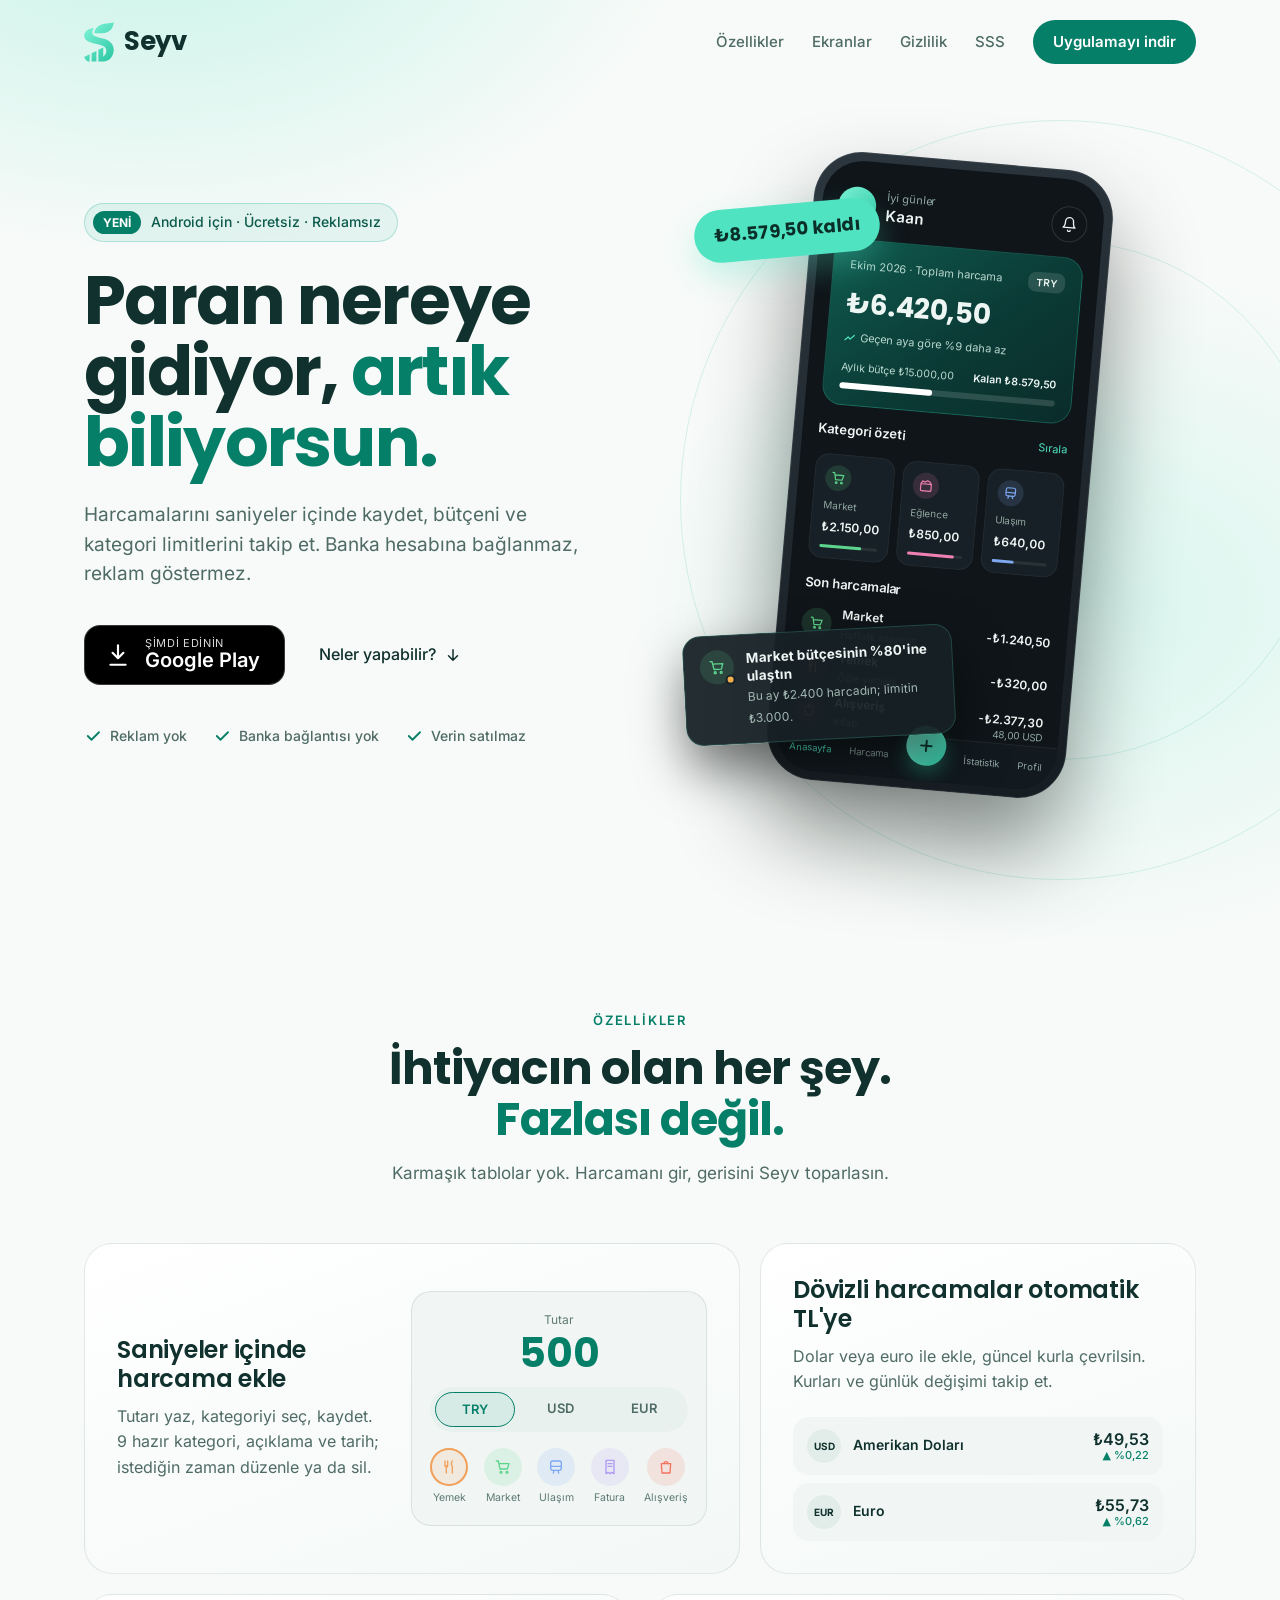
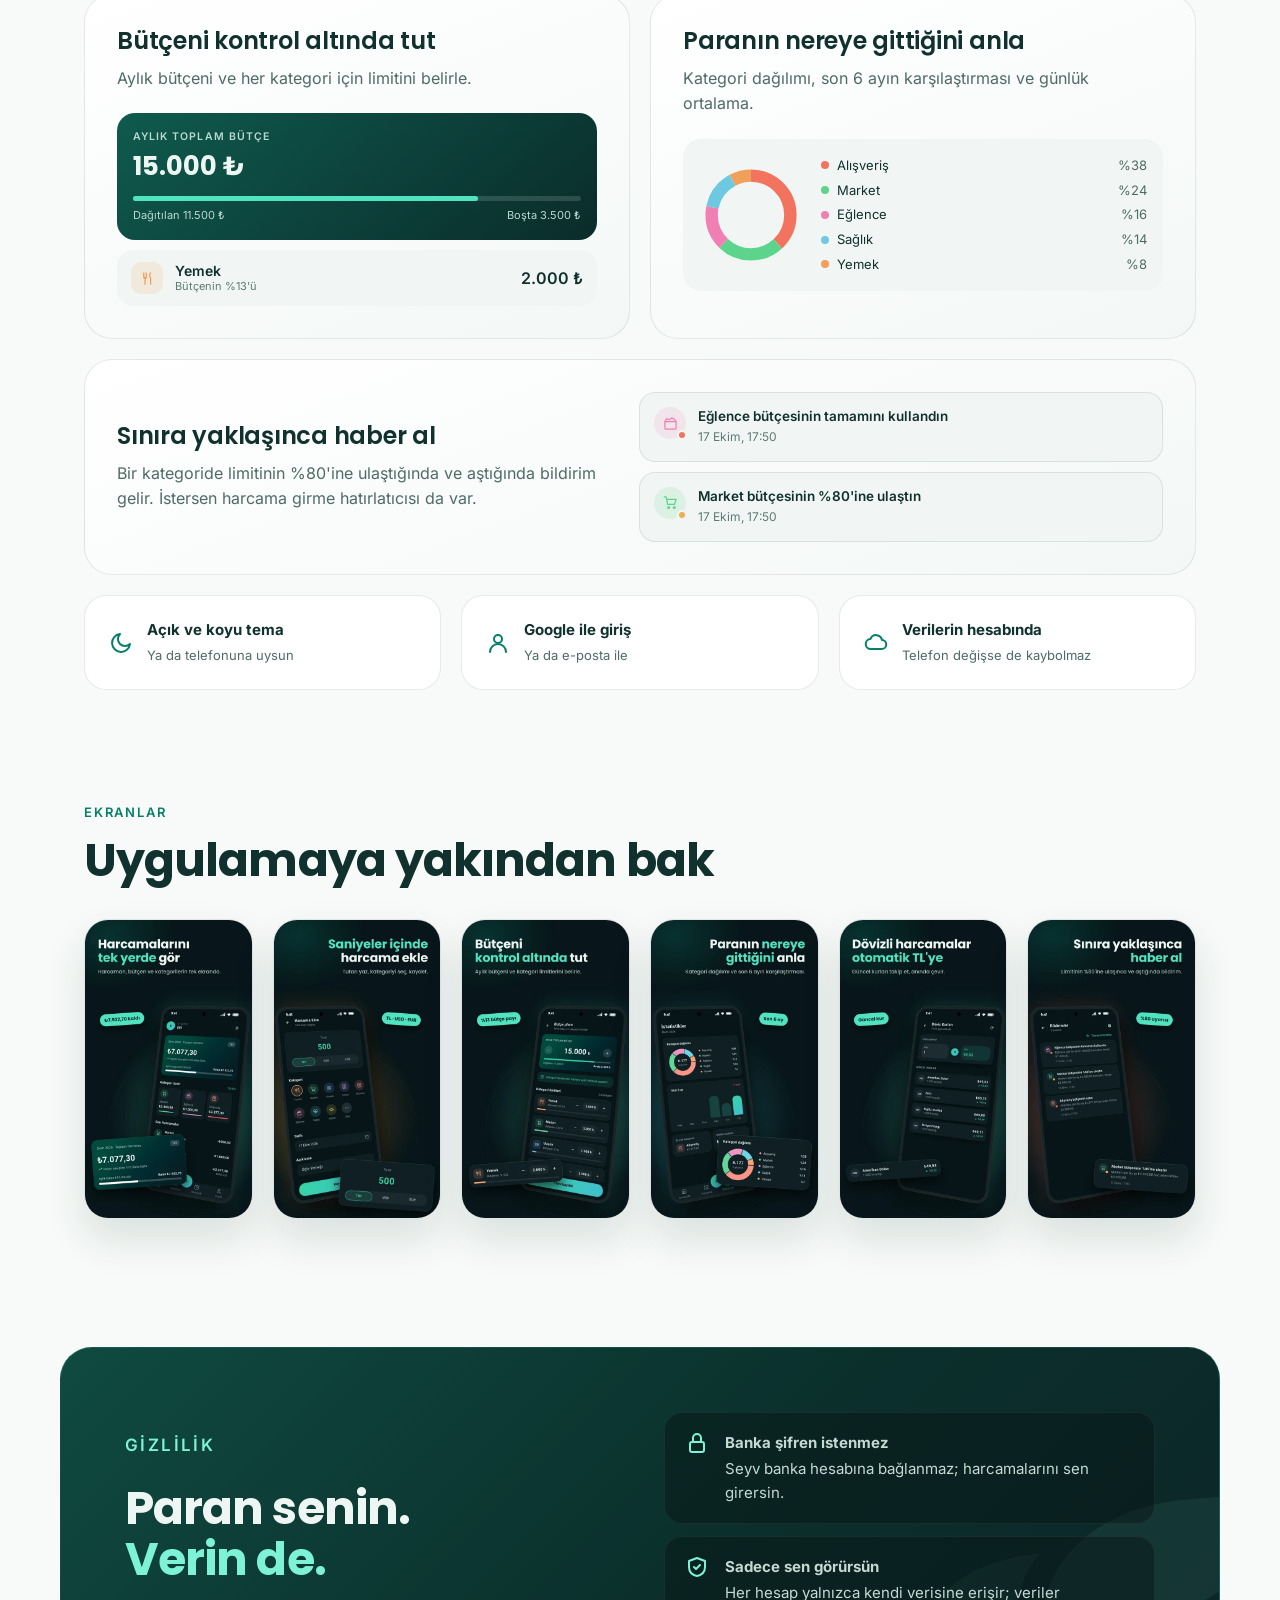
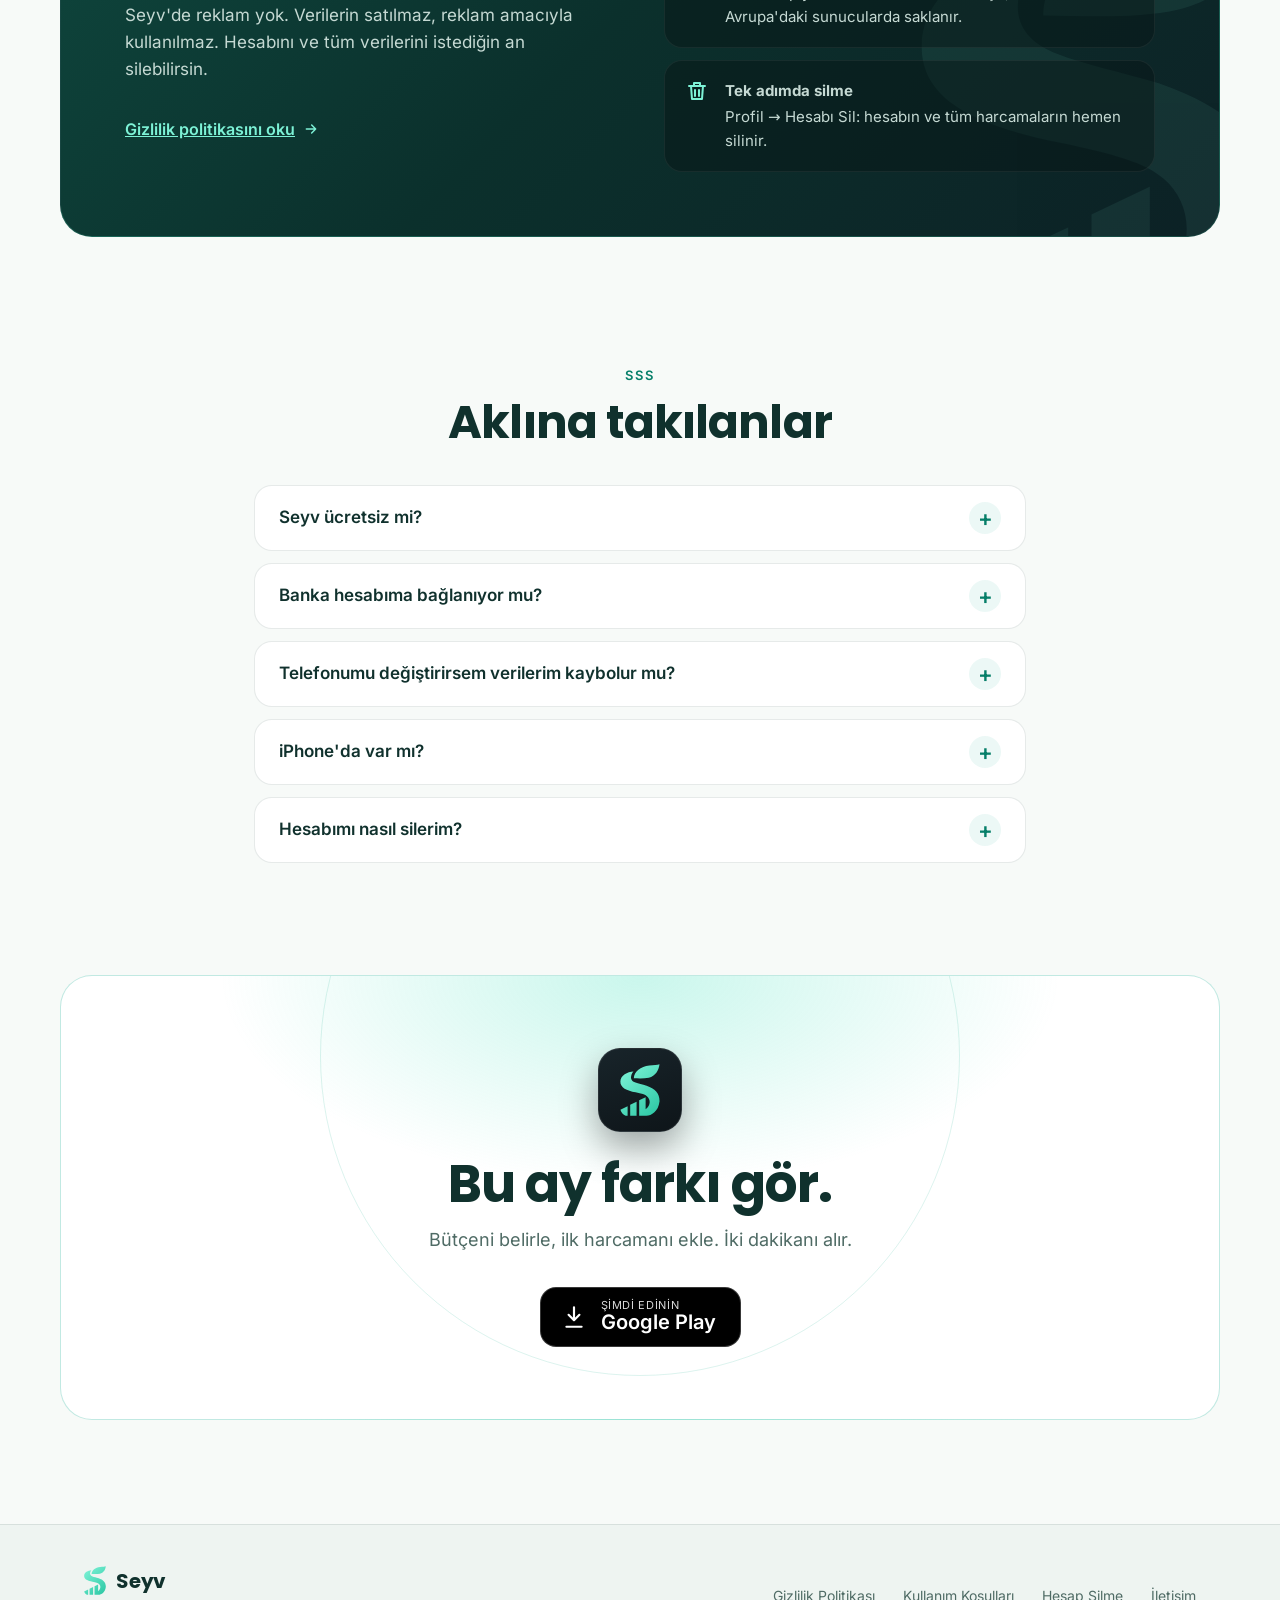
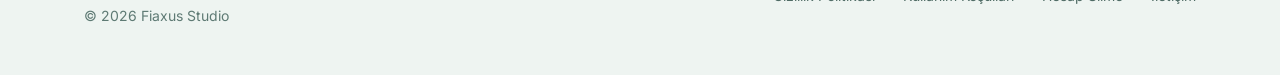
==== commit ef93cf55: "Yazı tipi düzenlemeleri" ====
--- a/index.html
+++ b/index.html
@@ -25,9 +25,8 @@
   <link rel="icon" href="img/favicon-32.png" sizes="32x32" type="image/png">
   <link rel="apple-touch-icon" href="img/apple-touch-icon.png">
 
-  <link rel="preconnect" href="https://fonts.googleapis.com">
-  <link rel="preconnect" href="https://fonts.gstatic.com" crossorigin>
-  <link rel="stylesheet" href="https://fonts.googleapis.com/css2?family=Poppins:wght@500;600;700&family=Inter:wght@400;500;600;700&display=swap">
+  <link rel="preload" href="fonts/poppins-700-latin.woff2" as="font" type="font/woff2" crossorigin>
+  <link rel="stylesheet" href="css/fonts.css">
   <link rel="stylesheet" href="css/style.css">
   <script>if ('IntersectionObserver' in window && !matchMedia('(prefers-reduced-motion: reduce)').matches) { document.documentElement.classList.add('js'); setTimeout(function () { if (!window.__seyvReveal) document.documentElement.classList.remove('js'); }, 3000); }</script>
 
--- a/css/fonts.css
+++ b/css/fonts.css
@@ -0,0 +1,79 @@
+/* Gömülü yazı tipleri (Google Fonts'tan alındı; lisans: fonts/OFL-*.txt)
+   unicode-range değerleri Google'ın verdiğiyle aynı.
+   Inter değişken font: 400–700 arası tüm ağırlıklar tek dosyada. */
+
+/* Inter – latin-ext */
+@font-face {
+  font-family: 'Inter';
+  font-style: normal;
+  font-weight: 400 700;
+  font-display: swap;
+  src: url(../fonts/inter-latin-ext.woff2) format('woff2');
+  unicode-range: U+0100-02BA, U+02BD-02C5, U+02C7-02CC, U+02CE-02D7, U+02DD-02FF, U+0304, U+0308, U+0329, U+1D00-1DBF, U+1E00-1E9F, U+1EF2-1EFF, U+2020, U+20A0-20AB, U+20AD-20C4, U+2113, U+2C60-2C7F, U+A720-A7FF;
+}
+/* Inter – latin */
+@font-face {
+  font-family: 'Inter';
+  font-style: normal;
+  font-weight: 400 700;
+  font-display: swap;
+  src: url(../fonts/inter-latin.woff2) format('woff2');
+  unicode-range: U+0000-00FF, U+0131, U+0152-0153, U+02BB-02BC, U+02C6, U+02DA, U+02DC, U+0304, U+0308, U+0329, U+2000-206F, U+20AC, U+2122, U+2191, U+2193, U+2212, U+2215, U+FEFF, U+FFFD;
+}
+
+/* Poppins 500 – latin-ext */
+@font-face {
+  font-family: 'Poppins';
+  font-style: normal;
+  font-weight: 500;
+  font-display: swap;
+  src: url(../fonts/poppins-500-latin-ext.woff2) format('woff2');
+  unicode-range: U+0100-02BA, U+02BD-02C5, U+02C7-02CC, U+02CE-02D7, U+02DD-02FF, U+0304, U+0308, U+0329, U+1D00-1DBF, U+1E00-1E9F, U+1EF2-1EFF, U+2020, U+20A0-20AB, U+20AD-20C4, U+2113, U+2C60-2C7F, U+A720-A7FF;
+}
+/* Poppins 500 – latin */
+@font-face {
+  font-family: 'Poppins';
+  font-style: normal;
+  font-weight: 500;
+  font-display: swap;
+  src: url(../fonts/poppins-500-latin.woff2) format('woff2');
+  unicode-range: U+0000-00FF, U+0131, U+0152-0153, U+02BB-02BC, U+02C6, U+02DA, U+02DC, U+0304, U+0308, U+0329, U+2000-206F, U+20AC, U+2122, U+2191, U+2193, U+2212, U+2215, U+FEFF, U+FFFD;
+}
+
+/* Poppins 600 – latin-ext */
+@font-face {
+  font-family: 'Poppins';
+  font-style: normal;
+  font-weight: 600;
+  font-display: swap;
+  src: url(../fonts/poppins-600-latin-ext.woff2) format('woff2');
+  unicode-range: U+0100-02BA, U+02BD-02C5, U+02C7-02CC, U+02CE-02D7, U+02DD-02FF, U+0304, U+0308, U+0329, U+1D00-1DBF, U+1E00-1E9F, U+1EF2-1EFF, U+2020, U+20A0-20AB, U+20AD-20C4, U+2113, U+2C60-2C7F, U+A720-A7FF;
+}
+/* Poppins 600 – latin */
+@font-face {
+  font-family: 'Poppins';
+  font-style: normal;
+  font-weight: 600;
+  font-display: swap;
+  src: url(../fonts/poppins-600-latin.woff2) format('woff2');
+  unicode-range: U+0000-00FF, U+0131, U+0152-0153, U+02BB-02BC, U+02C6, U+02DA, U+02DC, U+0304, U+0308, U+0329, U+2000-206F, U+20AC, U+2122, U+2191, U+2193, U+2212, U+2215, U+FEFF, U+FFFD;
+}
+
+/* Poppins 700 – latin-ext */
+@font-face {
+  font-family: 'Poppins';
+  font-style: normal;
+  font-weight: 700;
+  font-display: swap;
+  src: url(../fonts/poppins-700-latin-ext.woff2) format('woff2');
+  unicode-range: U+0100-02BA, U+02BD-02C5, U+02C7-02CC, U+02CE-02D7, U+02DD-02FF, U+0304, U+0308, U+0329, U+1D00-1DBF, U+1E00-1E9F, U+1EF2-1EFF, U+2020, U+20A0-20AB, U+20AD-20C4, U+2113, U+2C60-2C7F, U+A720-A7FF;
+}
+/* Poppins 700 – latin */
+@font-face {
+  font-family: 'Poppins';
+  font-style: normal;
+  font-weight: 700;
+  font-display: swap;
+  src: url(../fonts/poppins-700-latin.woff2) format('woff2');
+  unicode-range: U+0000-00FF, U+0131, U+0152-0153, U+02BB-02BC, U+02C6, U+02DA, U+02DC, U+0304, U+0308, U+0329, U+2000-206F, U+20AC, U+2122, U+2191, U+2193, U+2212, U+2215, U+FEFF, U+FFFD;
+}
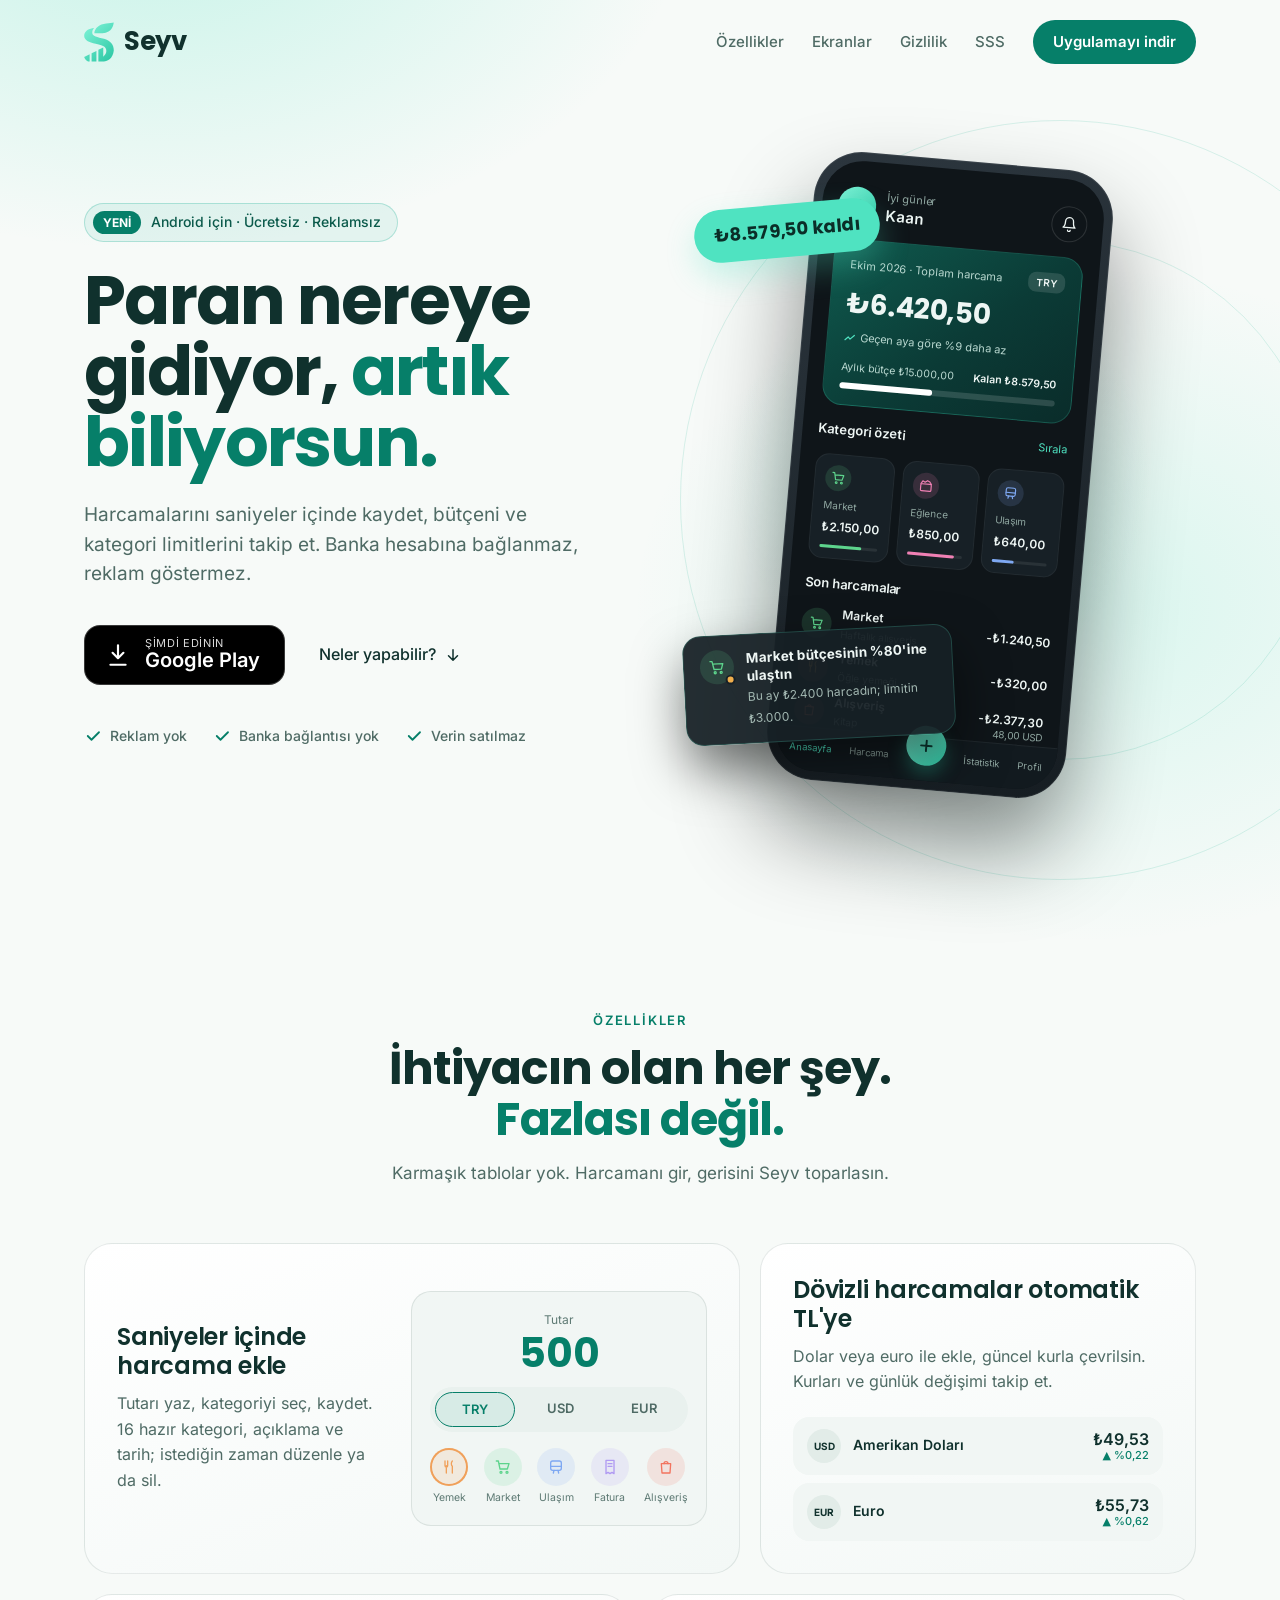
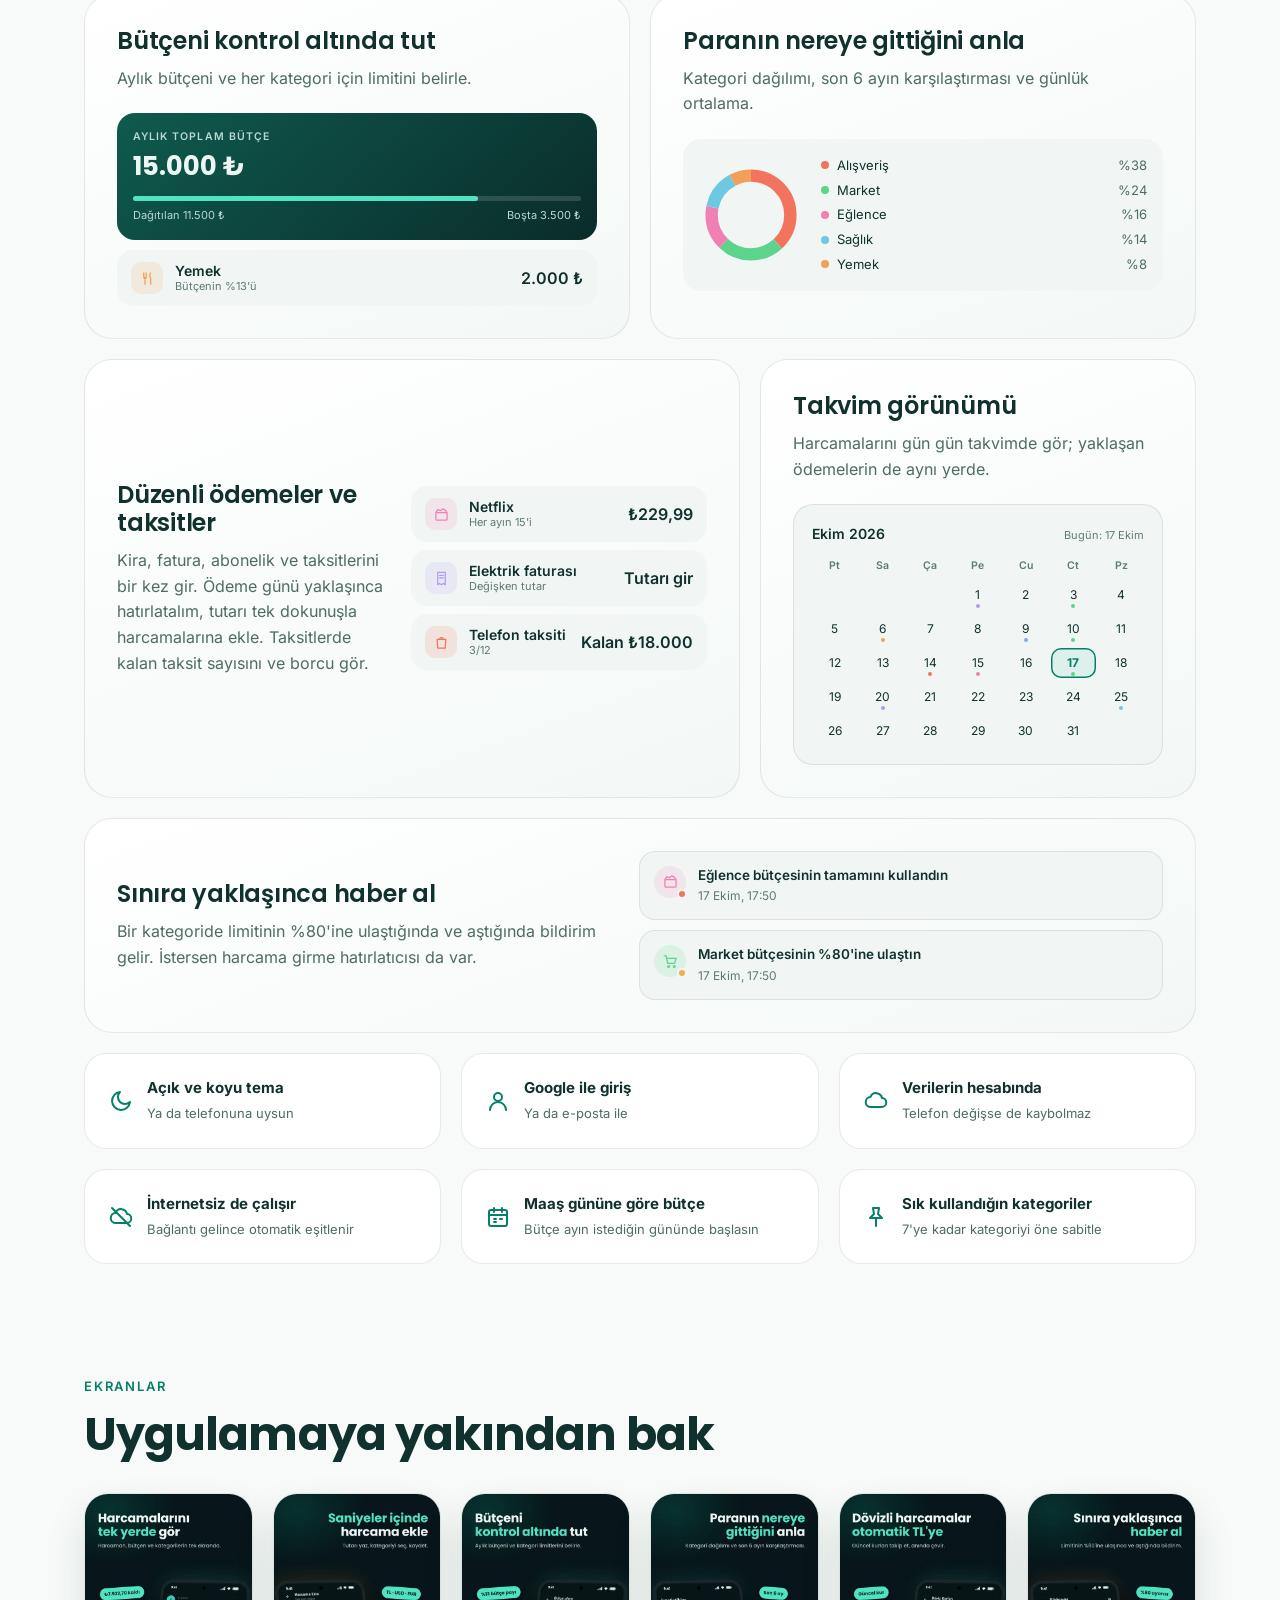
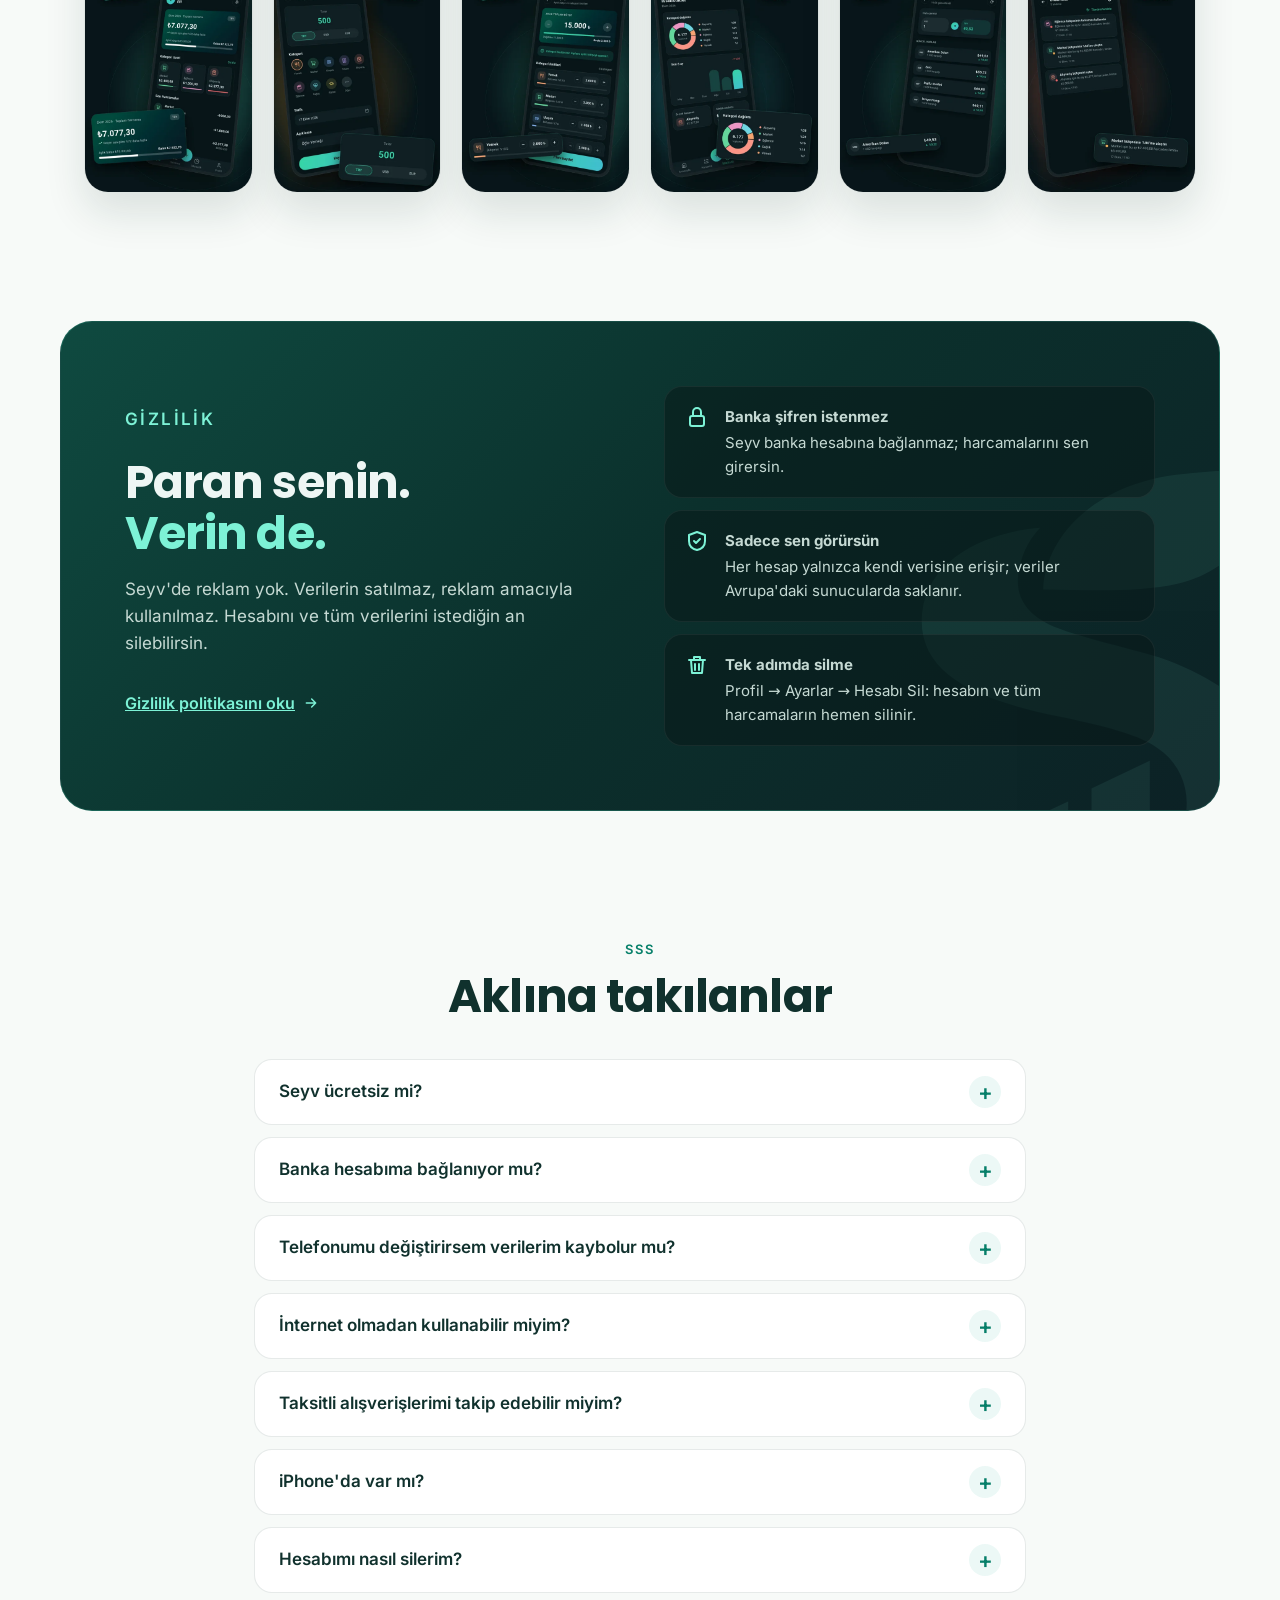
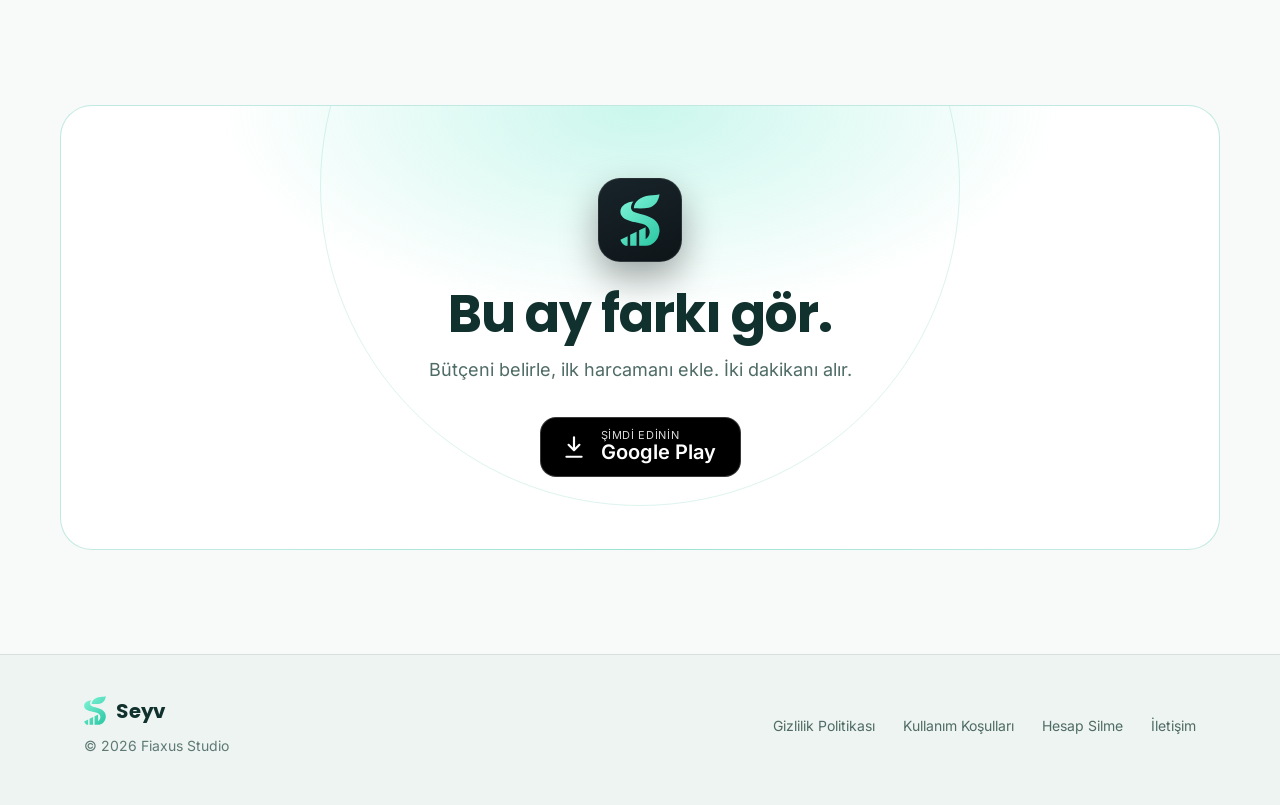
==== commit d73cd671: "1.1.0 Güncellemesi" ====
--- a/index.html
+++ b/index.html
@@ -4,7 +4,7 @@
   <meta charset="utf-8">
   <meta name="viewport" content="width=device-width, initial-scale=1">
   <title>Seyv – Bütçe Asistanın</title>
-  <meta name="description" content="Seyv ile harcamalarını saniyeler içinde kaydet, aylık bütçeni ve kategori limitlerini takip et. Ücretsiz, reklamsız, banka bağlantısı gerektirmez. Android için.">
+  <meta name="description" content="Seyv ile harcamalarını kaydet, aylık bütçeni, düzenli ödemelerini ve taksitlerini takip et. Ücretsiz, reklamsız, banka bağlantısı gerektirmez. Android için.">
   <meta name="theme-color" content="#0E1418" media="(prefers-color-scheme: dark)">
   <meta name="theme-color" content="#F7FAF8" media="(prefers-color-scheme: light)">
 
@@ -14,7 +14,7 @@
   <meta property="og:locale" content="tr_TR">
   <meta property="og:site_name" content="Seyv">
   <meta property="og:title" content="Seyv – Bütçe Asistanın">
-  <meta property="og:description" content="Harcamalarını kaydet, bütçeni kontrol et. Sade, reklamsız harcama ve bütçe takibi.">
+  <meta property="og:description" content="Harcamalarını kaydet, bütçeni, düzenli ödemelerini ve taksitlerini kontrol et.">
   <meta property="og:url" content="https://fiaxus.github.io/seyv-web/">
   <meta property="og:image" content="https://fiaxus.github.io/seyv-web/img/og-image.png">
   <meta property="og:image:width" content="1200">
@@ -70,6 +70,9 @@
   <symbol id="i-lock" viewBox="0 0 24 24" fill="none" stroke="currentColor" stroke-width="2" stroke-linecap="round" stroke-linejoin="round"><rect x="5" y="11" width="14" height="10" rx="2"/><path d="M8 11V7a4 4 0 018 0v4"/></symbol>
   <symbol id="i-shield" viewBox="0 0 24 24" fill="none" stroke="currentColor" stroke-width="2" stroke-linecap="round" stroke-linejoin="round"><path d="M12 3l8 3v6c0 5-3.5 8-8 9-4.5-1-8-4-8-9V6l8-3z"/><path d="M9 12l2 2 4-4"/></symbol>
   <symbol id="i-trash" viewBox="0 0 24 24" fill="none" stroke="currentColor" stroke-width="2" stroke-linecap="round" stroke-linejoin="round"><path d="M4 7h16M10 11v6M14 11v6M6 7l1 13h10l1-13M9 7V4h6v3"/></symbol>
+  <symbol id="i-calendar" viewBox="0 0 24 24" fill="none" stroke="currentColor" stroke-width="2" stroke-linecap="round" stroke-linejoin="round"><rect x="3" y="5" width="18" height="16" rx="2"/><path d="M3 10h18M8 3v4M16 3v4"/><path d="M8 14h2M14 14h2M8 17h2"/></symbol>
+  <symbol id="i-offline" viewBox="0 0 24 24" fill="none" stroke="currentColor" stroke-width="2" stroke-linecap="round" stroke-linejoin="round"><path d="M7 18a5 5 0 01-.5-10A6 6 0 0118 9a4.5 4.5 0 01-.5 9z"/><path d="M3 3l18 18"/></symbol>
+  <symbol id="i-pin" viewBox="0 0 24 24" fill="none" stroke="currentColor" stroke-width="2" stroke-linecap="round" stroke-linejoin="round"><path d="M9 3h6l-1 6 4 4H6l4-4-1-6z"/><path d="M12 13v8"/></symbol>
 </svg>
 
 <a class="skip" href="#icerik">İçeriğe geç</a>
@@ -90,7 +93,7 @@
         <a href="#ekranlar">Ekranlar</a>
         <a href="#gizlilik">Gizlilik</a>
         <a href="#sss">SSS</a>
-        <a class="btn btn-primary" href="https://play.google.com/apps/testing/com.seyv.app" data-store-link>Uygulamayı indir</a>
+        <a class="btn btn-primary" href="https://play.google.com/store/apps/details?id=com.seyv.app" data-store-link>Uygulamayı indir</a>
       </nav>
     </div>
   </header>
@@ -102,7 +105,7 @@
       <h1>Paran nereye gidiyor, <span>artık biliyorsun.</span></h1>
       <p class="hero-sub">Harcamalarını saniyeler içinde kaydet, bütçeni ve kategori limitlerini takip et. Banka hesabına bağlanmaz, reklam göstermez.</p>
       <div class="hero-cta">
-        <a class="store-btn" href="https://play.google.com/apps/testing/com.seyv.app" data-store-link>
+        <a class="store-btn" href="https://play.google.com/store/apps/details?id=com.seyv.app" data-store-link>
           <svg width="26" height="26" aria-hidden="true"><use href="#i-download"/></svg>
           <span><small>ŞİMDİ EDİNİN</small><strong>Google Play</strong></span>
         </a>
@@ -174,7 +177,7 @@
     <article class="card wide" data-reveal>
       <div>
         <h3>Saniyeler içinde harcama ekle</h3>
-        <p>Tutarı yaz, kategoriyi seç, kaydet. 9 hazır kategori, açıklama ve tarih; istediğin zaman düzenle ya da sil.</p>
+        <p>Tutarı yaz, kategoriyi seç, kaydet. 16 hazır kategori, açıklama ve tarih; istediğin zaman düzenle ya da sil.</p>
       </div>
       <div class="demo panel" aria-hidden="true">
         <div class="amount-label">Tutar</div>
@@ -236,6 +239,34 @@
 
     <article class="card wide" data-reveal>
       <div>
+        <h3>Düzenli ödemeler ve taksitler</h3>
+        <p>Kira, fatura, abonelik ve taksitlerini bir kez gir. Ödeme günü yaklaşınca hatırlatalım, tutarı tek dokunuşla harcamalarına ekle. Taksitlerde kalan taksit sayısını ve borcu gör.</p>
+      </div>
+      <div class="demo list" aria-hidden="true">
+        <div class="li"><span class="sq k-eglence"><svg width="15" height="15"><use href="#i-film"/></svg></span><span class="name">Netflix<small>Her ayın 15'i</small></span><span class="val">₺229,99</span></div>
+        <div class="li"><span class="sq k-fatura"><svg width="15" height="15"><use href="#i-receipt"/></svg></span><span class="name">Elektrik faturası<small>Değişken tutar</small></span><span class="val">Tutarı gir</span></div>
+        <div class="li"><span class="sq k-alisveris"><svg width="15" height="15"><use href="#i-bag"/></svg></span><span class="name">Telefon taksiti<small>3/12</small></span><span class="val">Kalan ₺18.000</span></div>
+      </div>
+    </article>
+
+    <article class="card" data-reveal>
+      <h3>Takvim görünümü</h3>
+      <p>Harcamalarını gün gün takvimde gör; yaklaşan ödemelerin de aynı yerde.</p>
+      <div class="panel" aria-hidden="true">
+        <div class="cal-head"><b>Ekim 2026</b><small>Bugün: 17 Ekim</small></div>
+        <div class="cal-grid">
+          <span class="dow">Pt</span><span class="dow">Sa</span><span class="dow">Ça</span><span class="dow">Pe</span><span class="dow">Cu</span><span class="dow">Ct</span><span class="dow">Pz</span>
+          <span></span><span></span><span></span><span>1<i style="background:var(--c-fatura)"></i></span><span>2</span><span>3<i style="background:var(--c-market)"></i></span><span>4</span>
+          <span>5</span><span>6<i style="background:var(--c-yemek)"></i></span><span>7</span><span>8</span><span>9<i style="background:var(--c-ulasim)"></i></span><span>10<i style="background:var(--c-market)"></i></span><span>11</span>
+          <span>12</span><span>13</span><span>14<i style="background:var(--c-alisveris)"></i></span><span>15<i style="background:var(--c-eglence)"></i></span><span>16</span><span class="on">17<i style="background:var(--c-market)"></i></span><span>18</span>
+          <span>19</span><span>20<i style="background:var(--c-fatura)"></i></span><span>21</span><span>22</span><span>23</span><span>24</span><span>25<i style="background:var(--c-saglik)"></i></span>
+          <span>26</span><span>27</span><span>28</span><span>29</span><span>30</span><span>31</span><span></span>
+        </div>
+      </div>
+    </article>
+
+    <article class="card wide" data-reveal>
+      <div>
         <h3>Sınıra yaklaşınca haber al</h3>
         <p>Bir kategoride limitinin %80'ine ulaştığında ve aştığında bildirim gelir. İstersen harcama girme hatırlatıcısı da var.</p>
       </div>
@@ -249,6 +280,9 @@
       <div class="extra" data-reveal><svg width="24" height="24" aria-hidden="true"><use href="#i-moon"/></svg><span><b>Açık ve koyu tema</b><small>Ya da telefonuna uysun</small></span></div>
       <div class="extra" data-reveal><svg width="24" height="24" aria-hidden="true"><use href="#i-user"/></svg><span><b>Google ile giriş</b><small>Ya da e-posta ile</small></span></div>
       <div class="extra" data-reveal><svg width="24" height="24" aria-hidden="true"><use href="#i-cloud"/></svg><span><b>Verilerin hesabında</b><small>Telefon değişse de kaybolmaz</small></span></div>
+      <div class="extra" data-reveal><svg width="24" height="24" aria-hidden="true"><use href="#i-offline"/></svg><span><b>İnternetsiz de çalışır</b><small>Bağlantı gelince otomatik eşitlenir</small></span></div>
+      <div class="extra" data-reveal><svg width="24" height="24" aria-hidden="true"><use href="#i-calendar"/></svg><span><b>Maaş gününe göre bütçe</b><small>Bütçe ayın istediğin gününde başlasın</small></span></div>
+      <div class="extra" data-reveal><svg width="24" height="24" aria-hidden="true"><use href="#i-pin"/></svg><span><b>Sık kullandığın kategoriler</b><small>7'ye kadar kategoriyi öne sabitle</small></span></div>
     </div>
   </div>
 </section>
@@ -282,12 +316,12 @@
       <p class="eyebrow">GİZLİLİK</p>
       <h2 class="h2">Paran senin. <span class="hl">Verin de.</span></h2>
       <p>Seyv'de reklam yok. Verilerin satılmaz, reklam amacıyla kullanılmaz. Hesabını ve tüm verilerini istediğin an silebilirsin.</p>
-      <a href="https://fiaxus.github.io/seyv-legal/privacy.html">Gizlilik politikasını oku<svg width="16" height="16" aria-hidden="true"><use href="#i-arrow"/></svg></a>
+      <a href="legal/privacy.html">Gizlilik politikasını oku<svg width="16" height="16" aria-hidden="true"><use href="#i-arrow"/></svg></a>
     </div>
     <ul>
       <li><svg width="24" height="24" aria-hidden="true"><use href="#i-lock"/></svg><span><b>Banka şifren istenmez</b><span>Seyv banka hesabına bağlanmaz; harcamalarını sen girersin.</span></span></li>
       <li><svg width="24" height="24" aria-hidden="true"><use href="#i-shield"/></svg><span><b>Sadece sen görürsün</b><span>Her hesap yalnızca kendi verisine erişir; veriler Avrupa'daki sunucularda saklanır.</span></span></li>
-      <li><svg width="24" height="24" aria-hidden="true"><use href="#i-trash"/></svg><span><b>Tek adımda silme</b><span>Profil → Hesabı Sil: hesabın ve tüm harcamaların hemen silinir.</span></span></li>
+      <li><svg width="24" height="24" aria-hidden="true"><use href="#i-trash"/></svg><span><b>Tek adımda silme</b><span>Profil → Ayarlar → Hesabı Sil: hesabın ve tüm harcamaların hemen silinir.</span></span></li>
     </ul>
   </div>
 </section>
@@ -312,12 +346,20 @@
       <p>Hayır. Verilerin hesabına bağlı saklanır; yeni telefonda aynı hesapla giriş yapman yeterli.</p>
     </details>
     <details>
+      <summary>İnternet olmadan kullanabilir miyim?<span class="plus" aria-hidden="true">+</span></summary>
+      <p>Evet. İnternet yokken de harcama ekleyebilirsin; bağlantı geldiğinde kayıtların otomatik olarak eşitlenir.</p>
+    </details>
+    <details>
+      <summary>Taksitli alışverişlerimi takip edebilir miyim?<span class="plus" aria-hidden="true">+</span></summary>
+      <p>Evet. Taksitli harcamanı bir kez girersin; kalan taksit sayısını ve kalan tutarı Seyv takip eder.</p>
+    </details>
+    <details>
       <summary>iPhone'da var mı?<span class="plus" aria-hidden="true">+</span></summary>
       <p>Şimdilik sadece Android'de. iOS sürümü ileriki planlarımızda.</p>
     </details>
     <details>
       <summary>Hesabımı nasıl silerim?<span class="plus" aria-hidden="true">+</span></summary>
-      <p>Uygulamada Profil → Hesabı Sil adımıyla. Uygulamaya erişemiyorsan <a href="https://fiaxus.github.io/seyv-legal/delete-account.html">hesap silme sayfasındaki</a> adımları izleyebilirsin.</p>
+      <p>Uygulamada Profil → Ayarlar → Hesabı Sil adımlarını izle ve işlemi onayla; güvenliğin için şifreni yeniden girmen ya da Google hesabını seçmen istenir. Uygulamaya erişemiyorsan <a href="legal/delete-account.html">hesap silme sayfasındaki</a> adımları izleyebilirsin.</p>
     </details>
   </div>
 </section>
@@ -329,7 +371,7 @@
     <div class="app-icon" aria-hidden="true"><svg width="40" height="52"><use href="#i-logo" fill="url(#g-mint)"/></svg></div>
     <h2>Bu ay farkı gör.</h2>
     <p>Bütçeni belirle, ilk harcamanı ekle. İki dakikanı alır.</p>
-    <a class="store-btn" href="https://play.google.com/apps/testing/com.seyv.app" data-store-link>
+    <a class="store-btn" href="https://play.google.com/store/apps/details?id=com.seyv.app" data-store-link>
       <svg width="26" height="26" aria-hidden="true"><use href="#i-download"/></svg>
       <span><small>ŞİMDİ EDİNİN</small><strong>Google Play</strong></span>
     </a>
@@ -347,9 +389,9 @@
       <p class="copy">© 2026 Fiaxus Studio</p>
     </div>
     <nav class="foot-nav" aria-label="Alt menü">
-      <a href="https://fiaxus.github.io/seyv-legal/privacy.html">Gizlilik Politikası</a>
-      <a href="https://fiaxus.github.io/seyv-legal/terms.html">Kullanım Koşulları</a>
-      <a href="https://fiaxus.github.io/seyv-legal/delete-account.html">Hesap Silme</a>
+      <a href="legal/privacy.html">Gizlilik Politikası</a>
+      <a href="legal/terms.html">Kullanım Koşulları</a>
+      <a href="legal/delete-account.html">Hesap Silme</a>
       <a href="mailto:fiaxusstudio@gmail.com">İletişim</a>
     </nav>
   </div>
--- a/css/style.css
+++ b/css/style.css
@@ -320,6 +320,19 @@
 .extra svg { color: var(--accent); flex: none; }
 .extra b { display: block; font-size: 15px; }
 .extra small { font-size: 13px; color: var(--muted); }
+@media (min-width: 900px) {
+  .extras { grid-template-columns: repeat(3, 1fr); }
+}
+
+/* takvim kartı: küçük ay ızgarası */
+.cal-head { display: flex; justify-content: space-between; align-items: baseline; gap: 8px; margin-bottom: 10px; font-size: 14px; }
+.cal-head b { font-weight: 600; }
+.cal-head small { font-size: 11px; color: var(--muted-2); }
+.cal-grid { display: grid; grid-template-columns: repeat(7, 1fr); gap: 4px 2px; text-align: center; font-size: 12px; }
+.cal-grid span { position: relative; line-height: 30px; border-radius: 10px; }
+.cal-grid .dow { line-height: 20px; font-size: 10.5px; font-weight: 600; color: var(--muted-2); }
+.cal-grid i { position: absolute; left: 50%; bottom: 2px; width: 4px; height: 4px; margin-left: -2px; border-radius: 50%; }
+.cal-grid .on { background: var(--soft-accent); box-shadow: inset 0 0 0 1.5px var(--accent); color: var(--accent); font-weight: 700; }
 
 /* ---------- ekran görüntüleri ---------- */
 .screens { padding: 72px 0 40px; }
